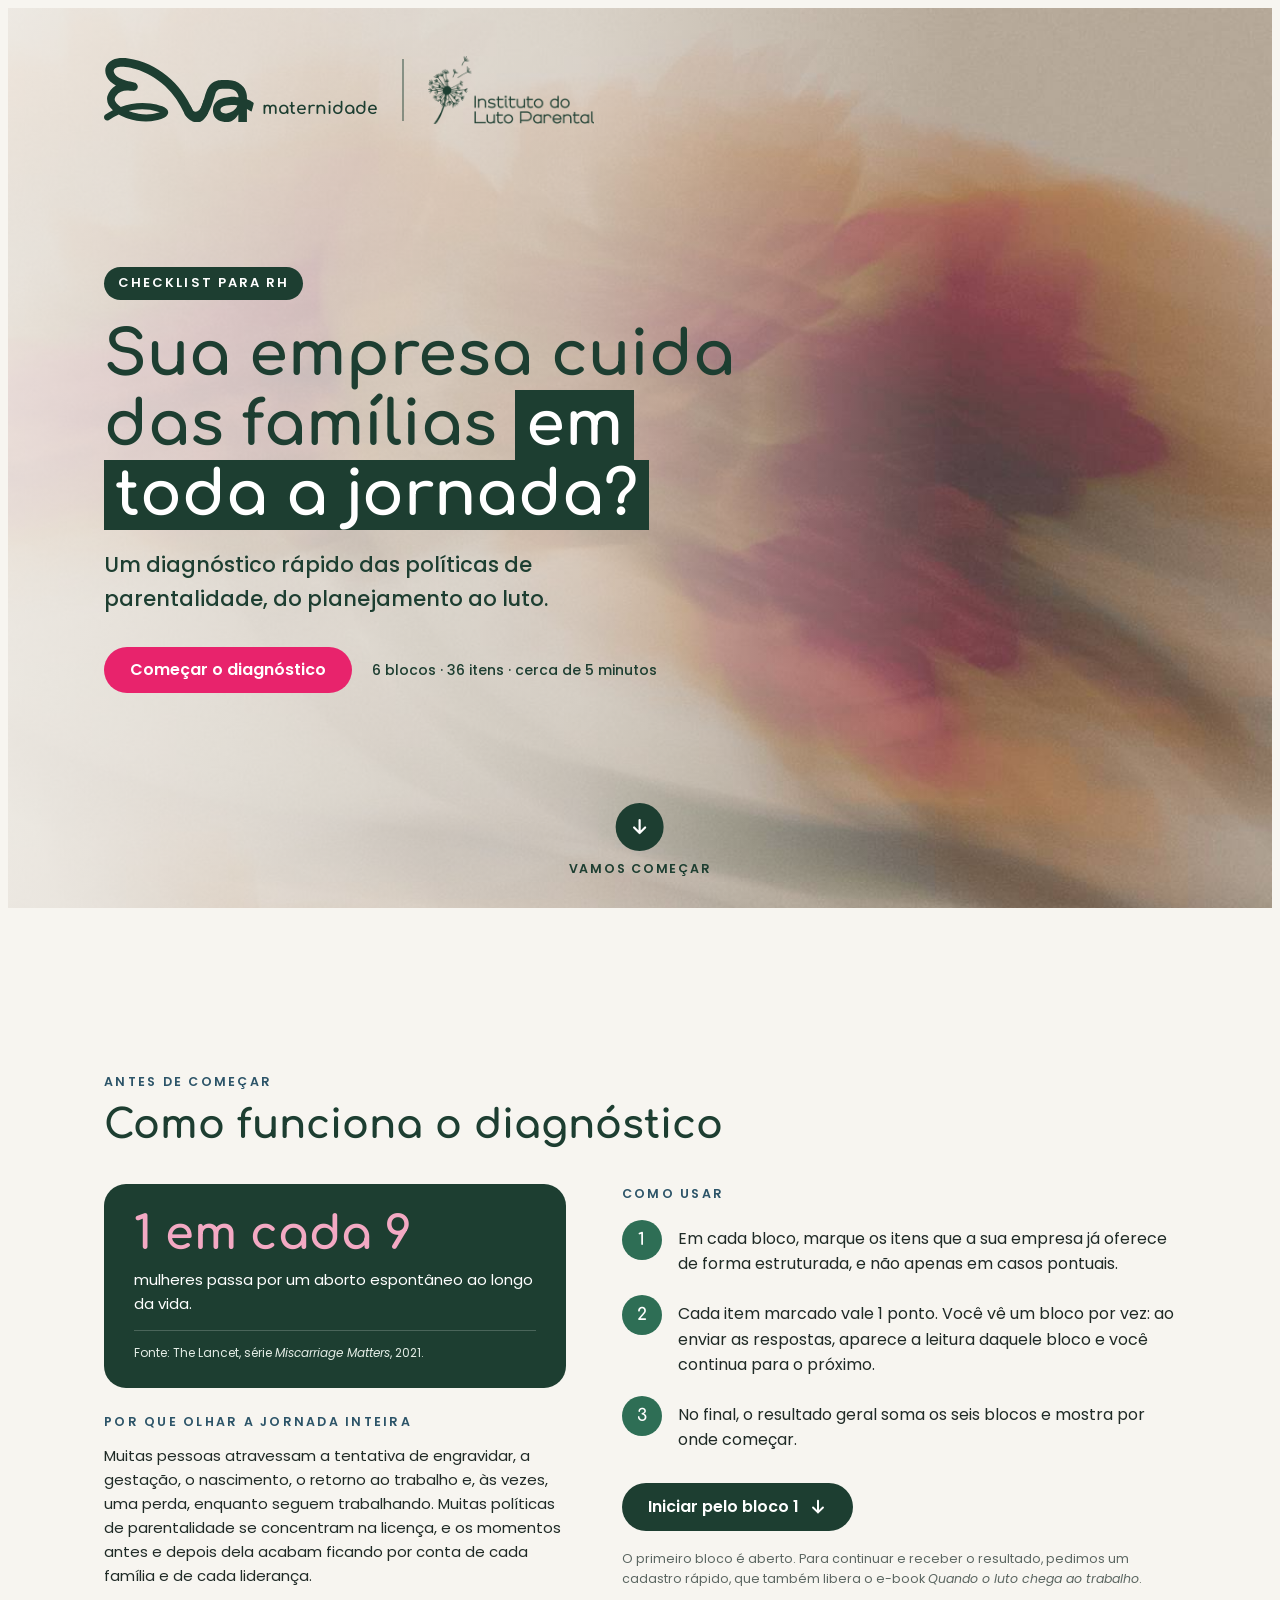
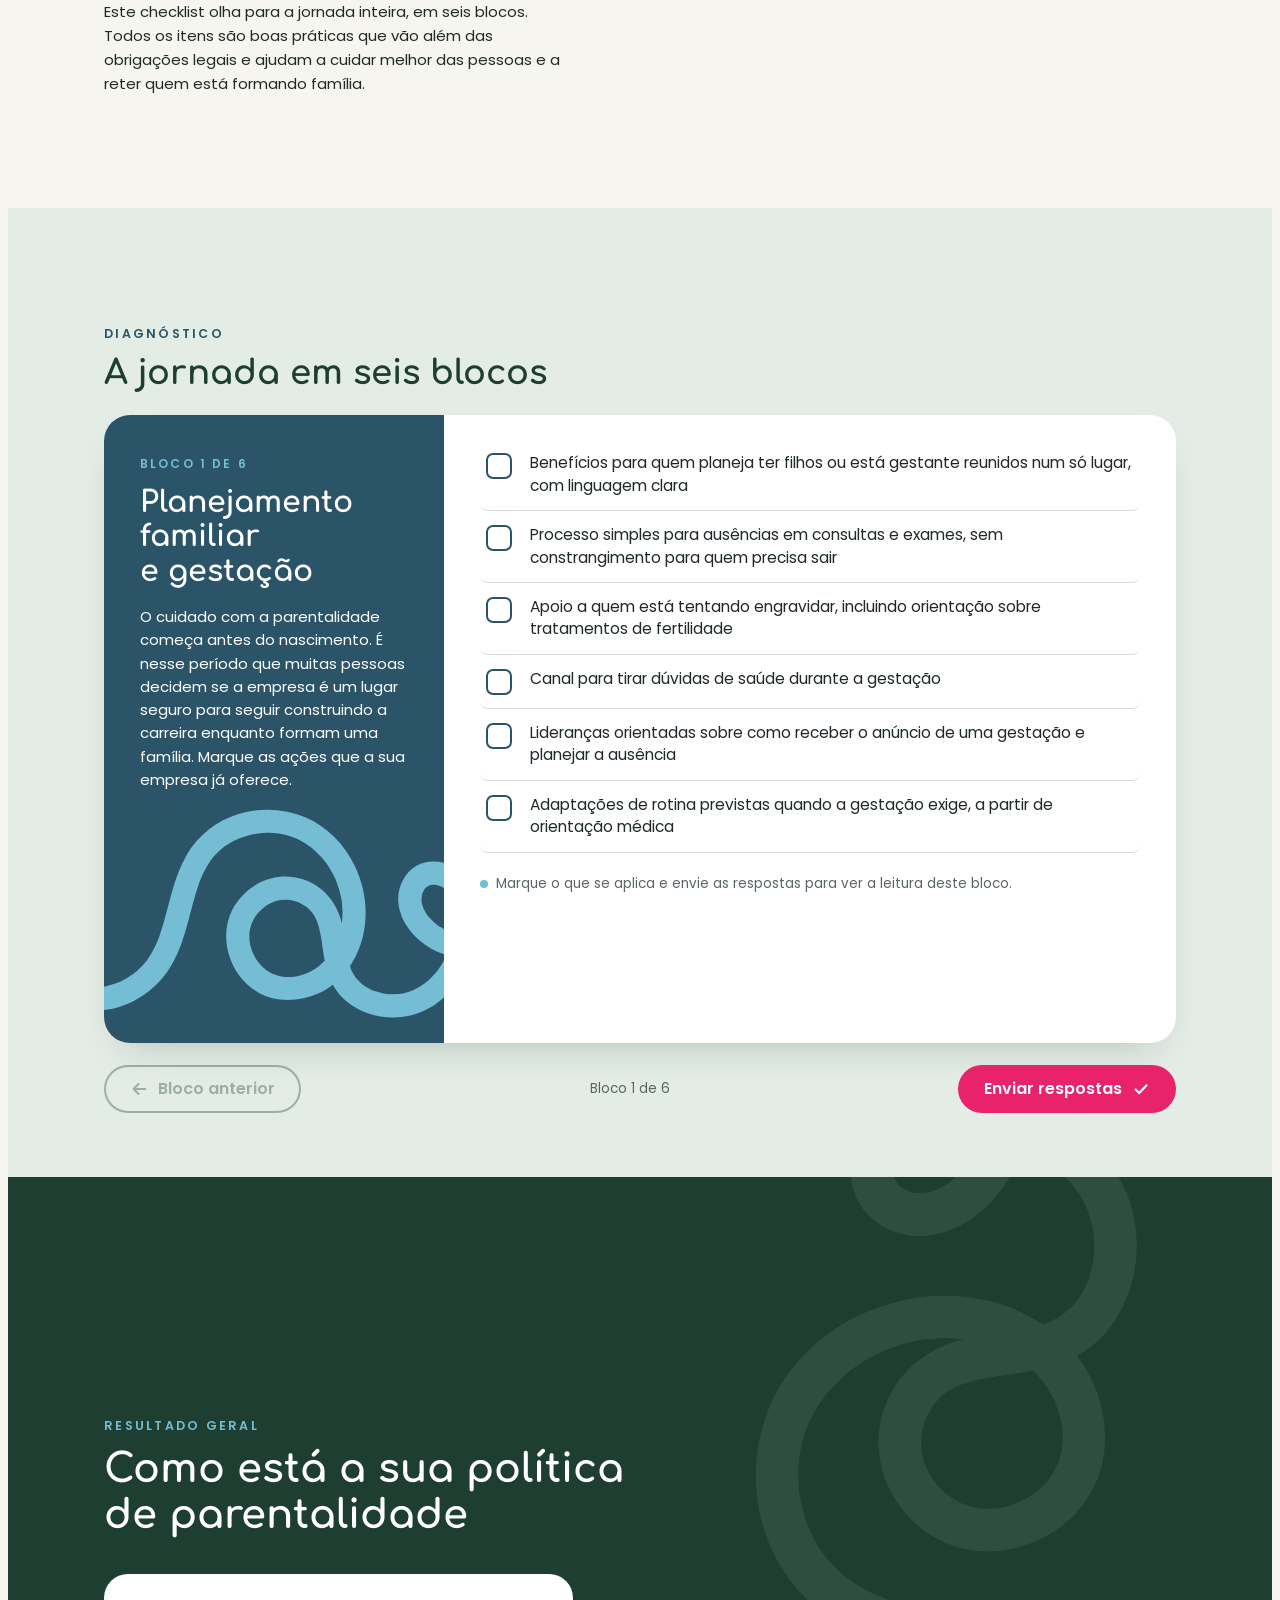
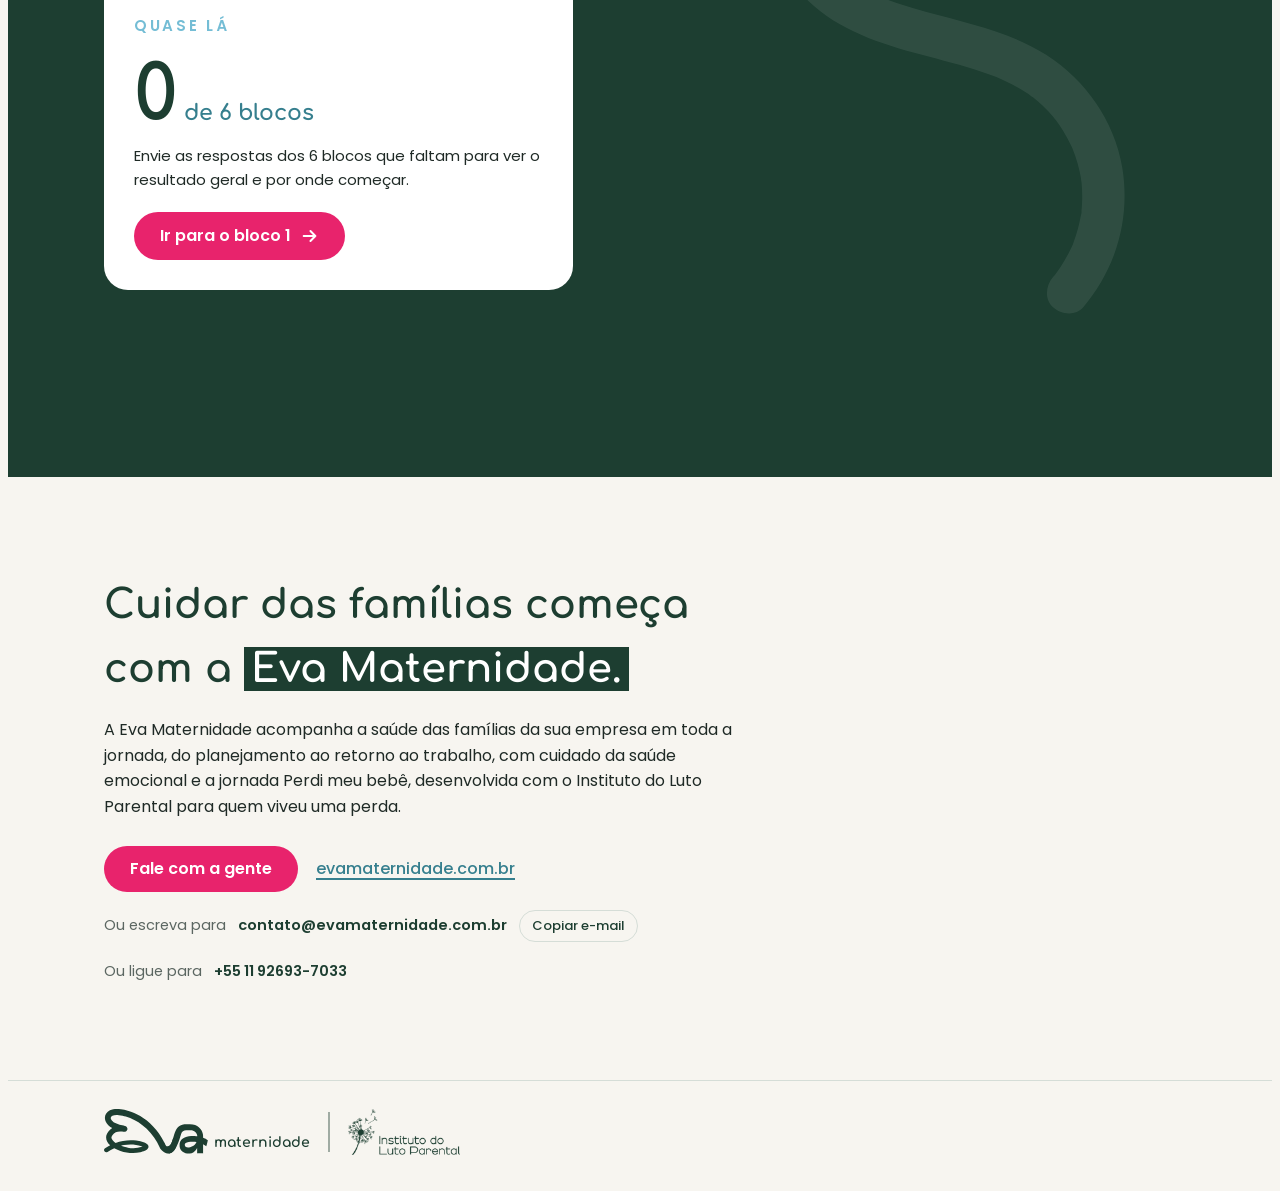
==== diagnostico/index.html @ 131eb273 "feat: LP Quando o luto chega ao trabalho e diagnóstico integrado LP do e-book para RH e lideranças (" ====
<!doctype html>
<html lang="pt-BR">
<head>
<meta charset="utf-8">
<meta name="viewport" content="width=device-width,initial-scale=1,viewport-fit=cover">
<title>Diagnóstico de parentalidade · Eva Maternidade</title>
<meta name="description" content="Sua empresa cuida das famílias em toda a jornada? Um diagnóstico rápido das políticas de parentalidade, do planejamento ao luto. 6 blocos, 36 itens, cerca de 5 minutos.">
<meta name="theme-color" content="#1D3E31">
<link rel="canonical" href="https://lutoparental.evamaternidade.com.br/diagnostico/">
<meta property="og:type" content="website">
<meta property="og:locale" content="pt_BR">
<meta property="og:title" content="Sua empresa cuida das famílias em toda a jornada?">
<meta property="og:description" content="Diagnóstico de parentalidade para RH: 6 blocos, 36 itens, cerca de 5 minutos. Eva Maternidade.">
<meta property="og:url" content="https://lutoparental.evamaternidade.com.br/diagnostico/">
<link rel="icon" href="../assets/img/favicon.svg" type="image/svg+xml">
<link rel="preconnect" href="https://fonts.googleapis.com">
<link rel="preconnect" href="https://fonts.gstatic.com" crossorigin>
<link rel="stylesheet" href="https://fonts.googleapis.com/css2?family=Comfortaa:wght@500;700&family=Poppins:ital,wght@0,400;0,500;0,600;1,400&display=swap">
<link rel="stylesheet" href="diagnostico.css?v=1">
</head>
<body>
<svg width="0" height="0" style="position:absolute" aria-hidden="true">
  <defs>
  <symbol id="fita" viewBox="0 0 1000 1000"><path fill="currentColor" d="M409.44,116.6c4.44-.19,8.88-.14,13.32.22,1.21.1,2.41.24,3.61.36,4.18.42-3.72-.63-.96-.12,2.58.48,5.16.91,7.71,1.51,3.93.92,7.81,2.05,11.61,3.39,1.14.4,2.28.82,3.41,1.26,1.26.49,4.63,2.45-.15-.1,2.13,1.14,4.42,2.02,6.57,3.13,3.95,2.04,7.79,4.3,11.49,6.78.99.66,4,3.58,4.95,3.51-.67-.52-1.33-1.04-2-1.56.64.5,1.27,1,1.89,1.52.94.77,1.86,1.55,2.78,2.35,3.35,2.92,6.52,6.03,9.5,9.33,1.35,1.5,2.63,3.06,3.93,4.6,2.78,3.29-2.55-3.62-.08-.09.93,1.32,1.88,2.62,2.78,3.96,2.24,3.36,4.29,6.84,6.12,10.44.55,1.08,1.08,2.17,1.59,3.27.57,1.23,1.63,4.98-.02-.18.73,2.3,1.74,4.52,2.49,6.83,1.37,4.22,2.47,8.52,3.3,12.88.15.79.29,1.59.43,2.38.06.4.13.8.19,1.19.31,2.11.25,1.59-.19-1.56-.21,2.23.52,4.97.64,7.23.25,4.44.24,8.89-.03,13.32-.12,2.02-.32,4.03-.53,6.04-.45,4.37.81-4.67.04-.34-.25,1.39-.46,2.79-.74,4.18-.81,4.17-1.85,8.29-3.11,12.34-.72,2.31-1.52,4.61-2.38,6.87-.29.75-.64,1.5-.89,2.25,1.81-5.53.11-.35-.48.91-1.81,3.83-3.84,7.55-6.08,11.15-1.17,1.88-2.4,3.73-3.69,5.53-.24.33-.47.65-.71.98-1.23,1.65-.95,1.3.84-1.03-.77.31-1.79,2.21-2.3,2.81-3,3.54-6.24,6.88-9.7,9.96-.83.74-1.67,1.46-2.53,2.17-1.43,1.19-1.93,2.91.26-.14-1.31,1.83-4.68,3.29-6.61,4.46-2.27,1.38-4.63,2.54-6.99,3.75-3.9,2,3.06-1.05.39-.14-1.04.35-2.05.77-3.09,1.11-2.29.75-4.62,1.37-6.99,1.85l-.65.13c-2.14.36-1.73.33,1.24-.09-.74-.43-3.85.31-4.79.32-1.51.03-4.81-.79-6.02-.25.92.13,1.84.26,2.76.39-.8-.12-1.59-.25-2.38-.41-.79-.16-1.57-.33-2.35-.52-1.17-.29-2.33-.62-3.47-.99-.38-.13-.76-.26-1.14-.39-1.94-.74-1.51-.53,1.29.63-1.19-1.33-4.74-2.38-6.29-3.38-1.63-1.05-2.85-3.18.1.24-.48-.55-1.23-1.05-1.78-1.55-.87-.81-1.64-1.7-2.49-2.53-2.96-2.89,2.34,3.69.1.19-.85-1.32-1.73-3.94-2.82-4.9.36.87.71,1.74,1.07,2.61-.27-.68-.52-1.36-.75-2.05-.34-1.03-.64-2.08-.89-3.14-.25-1.04-.31-2.19-.62-3.2,1.5,4.96.36,2.8.28.81-.08-1.84.05-3.65.12-5.49.16-4.09-.93,4.78-.11.76.15-.73.28-1.46.44-2.19.5-2.19,2.36-5.38,2.32-7.53,0,.34-2.07,4.37-.61,1.5.52-1.02.99-2.05,1.54-3.06.91-1.68,1.9-3.31,2.97-4.89.22-.31.44-.63.65-.94,1.2-1.64.88-1.24-.96,1.19.79-.49,1.59-1.9,2.23-2.6,1.55-1.69,3.23-3.19,4.92-4.73,3-2.75-3.78,2.41-.34.27.75-.47,1.47-1.01,2.22-1.48,2.23-1.43,4.55-2.72,6.93-3.87.75-.36,1.71-.66,2.39-1.1-3.96,2.56-1.24.55.27.01,2.49-.89,5.03-1.64,7.6-2.28,2.59-.65,5.2-1.11,7.83-1.58,2.66-.48-.25-.65-1.17.14.54-.47,3.28-.34,4.01-.4,5.17-.42,10.36-.47,15.54-.25,2.48.1,4.95.27,7.42.5,1.34.12,2.68.28,4.02.42,1.47.14,2.96,1.02-1.27-.2,4.64,1.34,9.85,1.57,14.6,2.63,8.89,1.98,17.64,4.62,26.13,7.91.55.21,2.94,1.55,3.46,1.39-1.46.46-3.73-1.61-.64-.24,2.08.92,4.14,1.88,6.18,2.88,4.25,2.09,8.41,4.36,12.46,6.81,3.68,2.23,7.26,4.6,10.74,7.13.33.24.66.48.99.72,1.65,1.24,1.31.97-1-.81.38.68,1.76,1.39,2.39,1.9,2.05,1.67,4.05,3.39,6,5.17,3.14,2.87,6.14,5.88,8.99,9.04,1.49,1.65,2.9,3.37,4.34,5.07,2.69,3.17-2.03-2.79-.41-.58.84,1.14,1.69,2.27,2.5,3.43,2.57,3.66,4.93,7.46,7.07,11.39.95,1.75,1.86,3.53,2.72,5.33.46.96.83,2.01,1.34,2.94-2.69-4.9-.87-2.07-.32-.63,1.42,3.7,2.61,7.49,3.57,11.33.44,1.75.84,3.51,1.19,5.28.21,1.06.4,2.13.58,3.2.89,5.36-.28-3.29.06.22.77,7.96.95,15.87.13,23.83-.15,1.51-1.09,5.04.17-.86-.15.7-.21,1.44-.33,2.14-.35,2.13-.76,4.25-1.23,6.35-.86,3.84-1.94,7.63-3.23,11.35-.35,1.01-.72,2.01-1.1,3.01-.54,1.41-2.34,4.33.35-.69-.83,1.55-1.45,3.23-2.24,4.81-1.89,3.77-4.02,7.42-6.41,10.9-.4.58-.8,1.15-1.21,1.72-.99,1.38-3.28,3.06.49-.58-1.23,1.19-2.24,2.71-3.4,3.98-2.84,3.13-6.27,5.6-9.17,8.62,3.59-3.74,1.96-1.48.55-.48-.58.41-1.16.81-1.74,1.21-1.77,1.19-3.6,2.31-5.46,3.35-1.81,1-3.67,1.87-5.52,2.8-3.99,2.02,4.14-1.51-.05.06-1.19.45-2.37.92-3.57,1.35-9.08,3.24-18.56,5.23-28.05,6.8-18.82,3.12-38.12,4.51-56.33,10.52-21.6,7.13-39.82,19.84-52.46,38.92-11.05,16.7-16.89,38.07-15.48,58.07,2.96,42.1,34.22,80.02,75.44,90.22,36.88,9.13,78.25-4.06,103.89-31.95,13.16-14.31,22.31-32.08,25.2-51.38,3.47-23.2-.13-45.75-9.58-67.15-17.25-39.06-55.89-65.47-96.72-74.84-39.7-9.11-80.82-3.41-117.3,14.31-34.06,16.54-63.86,45.25-79.08,80.17-15.34,35.19-17.76,75.18-6.53,111.99,11.35,37.21,35.67,68.65,69.52,88.01,33.49,19.16,71.74,26.5,108.45,36.84,9.02,2.54,18,5.29,26.81,8.49,2.14.78,4.26,1.58,6.38,2.41.61.24,2.83,1.53,3.44,1.39-.23.05-4.41-1.93-1.22-.51,4.5,1.99,8.96,4.07,13.31,6.38,3.98,2.11,7.88,4.39,11.67,6.84,1.73,1.12,3.43,2.27,5.11,3.47.49.35,2.87,1.64,3,2.2-.62-.48-1.25-.97-1.87-1.45.68.53,1.35,1.07,2.02,1.62,3.67,3,7.17,6.21,10.49,9.59,1.51,1.54,2.98,3.11,4.41,4.73.86.97,1.7,1.95,2.53,2.94.35.42,3.76,4.56,1.72,2.07-2.05-2.51.6.83.82,1.14.76,1.04,1.51,2.1,2.24,3.17,1.22,1.78,2.4,3.58,3.53,5.42,2.72,4.4,5.2,8.95,7.4,13.63.37.78.71,1.57,1.08,2.35,1.95,4.1-1.56-4.11.07.13.85,2.21,1.71,4.42,2.48,6.66,1.61,4.69,2.95,9.46,4.03,14.3.47,2.1.88,4.22,1.24,6.34.07.43.14.85.21,1.28.32,2.14.27,1.7-.14-1.31-.21.16.4,3.55.44,3.9.47,4.89.66,9.81.57,14.73-.05,2.68-.18,5.36-.39,8.03-.07.89-.15,1.78-.24,2.67-.05.44-.09.89-.14,1.33-.26,2.16-.2,1.78.19-1.16.19,2.03-.71,4.6-1.1,6.61-.59,3.07-1.28,6.13-2.08,9.15-1.14,4.32-2.5,8.59-4.06,12.78-.4,1.07-.77,2.85-1.46,3.75.31-.72.61-1.44.92-2.16-.35.82-.71,1.64-1.08,2.45-.92,2.04-1.9,4.05-2.92,6.04-2.25,4.37-4.74,8.62-7.46,12.71-1.24,1.86-2.55,3.66-3.85,5.48-2.69,3.78,2.74-3.23-.25.32-.87,1.02-1.71,2.07-2.58,3.09-6.58,7.71-8.13,19.95,0,27.41,7.23,6.64,20.38,8.24,27.41,0,30.03-35.18,43-81.12,35.5-126.78-6.92-42.14-33.46-80.02-69.26-102.77-32.88-20.9-71.79-28.86-108.85-38.96-8.86-2.42-17.69-4.97-26.39-7.91-4.31-1.45-8.58-3-12.81-4.67-.81-.32-2.58-1.43-3.43-1.39,1.99-.09,3.34,1.45,1.23.51-2.62-1.17-5.23-2.34-7.81-3.59-8.09-3.95-15.9-8.51-23.18-13.82-.33-.24-.66-.49-1-.73-1.65-1.24-1.33-.99.97.77-.52-.78-1.96-1.57-2.69-2.18-1.47-1.23-2.91-2.49-4.32-3.79-3.37-3.1-6.56-6.4-9.56-9.87-1.2-1.38-2.3-3.16-3.64-4.41,3.67,3.42,1.25,1.63.27.28-.67-.92-1.34-1.85-1.99-2.79-2.38-3.45-4.6-7.01-6.64-10.67-2.05-3.68-3.86-7.45-5.63-11.27-1.76-3.8,1.68,4.31.16.4-.35-.89-.71-1.78-1.05-2.67-.89-2.33-1.71-4.68-2.48-7.05-2.61-8.09-4.28-16.31-5.65-24.69,1.09,6.66-.07-1.26-.2-2.88-.16-1.92-.28-3.84-.37-5.76-.2-4.61-.19-9.23.04-13.84.1-1.92.24-3.84.41-5.75.1-1.15.24-2.29.36-3.44.42-4.23-.75,4.78-.09.58.66-4.18,1.44-8.32,2.44-12.43,1.01-4.1,2.2-8.15,3.59-12.14.73-2.08,2.01-4.32,2.45-6.46-.06.32-1.96,4.39-.6,1.45.65-1.41,1.28-2.83,1.96-4.23,3.85-7.9,8.52-15.27,13.71-22.36,2.52-3.45-2.85,3.44-.1.17.76-.91,1.51-1.84,2.28-2.75,1.28-1.51,2.6-3,3.94-4.46,3.23-3.51,6.63-6.86,10.18-10.04,1.48-1.33,2.99-2.63,4.52-3.9.7-.58,2.34-1.48,2.78-2.26-.68.52-1.36,1.04-2.04,1.56.63-.48,1.27-.96,1.91-1.44,3.68-2.74,7.49-5.31,11.39-7.71,3.57-2.2,7.23-4.26,10.96-6.18,2.13-1.1,4.29-2.15,6.48-3.15.73-.33,1.46-.65,2.19-.98,1.9-.83,1.46-.65-1.32.54.74-.31,1.48-.61,2.22-.9,8.37-3.33,17.01-5.96,25.82-7.85,2.15-.46,4.31-.88,6.48-1.25,1.18-.2,2.37-.38,3.55-.57,1.59-.25,2.66.38-1.59.21,4.65.19,9.64-.96,14.34-1.1,4.4-.13,8.8-.06,13.19.21,2.11.13,4.21.3,6.31.52.78.08,3.3-.02,3.91.46-2.98-.41-3.4-.45-1.25-.13.87.14,1.73.28,2.59.43,9.49,1.66,18.83,4.22,27.81,7.72.41.16.81.32,1.22.48,1.96.8,1.62.65-1-.44.92.1,2.13.94,2.99,1.34,2.18,1.01,4.33,2.07,6.44,3.19,4.61,2.44,9.07,5.16,13.34,8.15.71.5,1.41,1.01,2.12,1.52,3.7,2.63-3.29-2.77.21.14,1.67,1.39,3.34,2.76,4.96,4.21,3.86,3.48,7.5,7.22,10.83,11.21.27.33.54.66.81.99,1.29,1.63,1.07,1.32-.67-.9.65.29,1.45,1.98,1.88,2.59,1.35,1.92,2.64,3.88,3.86,5.89,1.11,1.83,2.16,3.69,3.16,5.58.6,1.13,1.17,2.28,1.73,3.44.63,1.3,2.14,6.5.64,1.23,1.22,4.29,3.11,8.39,4.25,12.73.59,2.26,1.11,4.54,1.55,6.84.09.48.29,3.53.64,3.76-.12-.88-.23-1.76-.35-2.63.1.84.2,1.68.28,2.53.45,4.62.56,9.28.31,13.92-.1,1.75-1.01,4.63-.57,6.29.11-.88.23-1.77.34-2.65-.13.83-.27,1.66-.43,2.49-.31,1.66-.67,3.31-1.08,4.95-.52,2.05-1.11,4.09-1.78,6.1-.37,1.1-.79,2.18-1.18,3.27-1.3,3.65,1.71-3.39.48-1.09-1.99,3.7-3.71,7.45-6.04,10.96-.6.91-1.24,1.78-1.85,2.68-2.25,3.32,2.97-3.53.39-.47-1.17,1.39-2.32,2.79-3.55,4.12-2.97,3.23-6.2,6.12-9.56,8.93-2.96,2.47,3.09-2.08.89-.7-.77.48-1.48,1.08-2.23,1.59-1.8,1.25-3.65,2.43-5.54,3.55-3.48,2.06-7.18,3.59-10.75,5.46,5.03-2.63,1.92-.83.56-.32-1.03.38-2.06.75-3.1,1.1-1.73.58-3.48,1.11-5.24,1.58-1.94.52-3.89.98-5.86,1.37-.89.18-1.79.34-2.69.49-5.37.9,3.25-.23-.25.04-3.99.31-7.95.55-11.96.39-1.81-.07-3.61-.25-5.42-.4-4.06-.35,4.85.88.84.1-1.07-.21-2.14-.38-3.21-.6-4.02-.84-7.86-2.11-11.73-3.48-4.03-1.43,4.06,1.99.23.09-.89-.44-1.8-.85-2.69-1.3-2.31-1.17-4.57-2.44-6.76-3.82-1.69-1.06-3.32-2.2-4.94-3.36-3.48-2.48,3.36,2.91.15.09-.9-.79-1.83-1.54-2.72-2.34-3.28-2.95-6.19-6.17-9.07-9.5-2.79-3.22,2.52,3.65.12.14-.67-.98-1.38-1.94-2.04-2.94-1.1-1.66-2.14-3.35-3.11-5.08-1.17-2.08-2.2-4.22-3.23-6.37-1.02-2.12.71-.59.56,1.34.09-1.13-1.26-3.36-1.62-4.47-.62-1.89-1.16-3.8-1.63-5.73-.28-1.16-.53-2.33-.76-3.5-.27-1.41-.37-5.3-.05.38-.25-4.46-.67-8.81-.4-13.29.07-1.21.2-2.41.3-3.62.35-4.35-.9,4.63-.03.35.4-1.98.75-3.96,1.25-5.93.59-2.35,1.29-4.68,2.09-6.96.27-.76.56-1.52.84-2.27.77-1.93.58-1.51-.57,1.27.32-.74.66-1.47,1.01-2.2,1.92-4.03,4.28-7.72,6.72-11.45,2.25-3.45-2.22,2.63-.49.55.64-.77,1.27-1.56,1.93-2.32,1.71-1.97,3.53-3.85,5.45-5.62.74-.68,1.52-1.32,2.26-2,3.14-2.89-3.65,2.47-.13.04,1.72-1.19,3.42-2.37,5.2-3.45,2.16-1.31,4.39-2.51,6.66-3.6.76-.36,1.52-.7,2.28-1.06,1.92-.84,1.53-.68-1.16.49.78-.31,1.56-.61,2.35-.9,8.96-3.32,18.35-5.35,27.75-6.94,19.3-3.27,39.1-4.62,57.79-10.8,18.5-6.11,35.53-16.39,47.87-31.67,23.93-29.65,31.76-69.34,23.25-106.29-8.9-38.68-38.03-70.51-72.03-89.52-17.27-9.65-36.3-16.74-55.69-20.64-21.91-4.4-44.71-5.9-66.65-.79-21.71,5.06-41.65,17.95-52.8,37.57-10.92,19.22-13.25,43.36-2.33,63.1,11.21,20.25,35.46,31.63,58.16,30.66,23.68-1.02,45.47-13.3,61.63-30.19,29.16-30.5,40.6-74.15,33.24-115.31-7.07-39.51-35.88-74.22-72.23-90.62-18.65-8.41-38.67-13.2-59.23-12.3-10.12.44-19.87,8.6-19.38,19.38.45,10.12,8.53,19.86,19.38,19.38h0Z"/></symbol>
  <symbol id="ok" viewBox="0 0 16 16"><path d="M3 8.5l3.2 3L13 4.5" fill="none" stroke="#fff" stroke-width="2.4" stroke-linecap="round" stroke-linejoin="round"/></symbol>
  <symbol id="baixo" viewBox="0 0 20 20"><path d="M10 3v13M4.5 10.5L10 16l5.5-5.5" fill="none" stroke="currentColor" stroke-width="2.2" stroke-linecap="round" stroke-linejoin="round"/></symbol>
  <symbol id="dir" viewBox="0 0 20 20"><path d="M3 10h13M10.5 4.5L16 10l-5.5 5.5" fill="none" stroke="currentColor" stroke-width="2.2" stroke-linecap="round" stroke-linejoin="round"/></symbol>
  <symbol id="env" viewBox="0 0 20 20"><path d="M4 10.5l4 4L16 6" fill="none" stroke="currentColor" stroke-width="2.4" stroke-linecap="round" stroke-linejoin="round"/></symbol>
  <symbol id="esq" viewBox="0 0 20 20"><path d="M17 10H4M9.5 4.5L4 10l5.5 5.5" fill="none" stroke="currentColor" stroke-width="2.2" stroke-linecap="round" stroke-linejoin="round"/></symbol>
  </defs>
</svg>

<header class="topo">
  <div class="wrap">
    <div class="logos">
      <span class="eva" aria-label="Eva Maternidade"><svg viewBox="0 0 174 75" fill="none" xmlns="http://www.w3.org/2000/svg" aria-hidden="true">
<path d="M108.155 63.7059C110.781 61.7016 112.403 58.2343 113.554 55.2127C114.732 52.1182 115.697 48.9339 116.601 45.7609C118.981 37.413 121.568 28.8498 130.992 26.3465C133.764 25.6102 135.893 25.5078 138.758 25.5322C141.978 25.5597 145.38 25.525 148.574 25.9659C153.831 26.7083 158.586 29.5025 161.81 33.7435C163.931 36.508 165.266 39.7996 165.673 43.2673C165.824 44.6467 165.826 46.5492 165.826 47.9832C167.554 48.5668 172.8 50.93 173.703 52.4108C173.726 53.1056 172.879 56.162 172.652 56.9318C172.424 57.7028 171.503 61.7317 171.193 62.1397C170.824 62.2464 170.147 61.7823 169.835 61.5614C168.545 60.6502 167.207 59.925 165.815 59.1849L165.822 69.5313C165.822 71.0815 165.782 72.7778 165.815 74.3075C165.215 74.2266 164.325 74.2489 163.703 74.2483L157.65 74.2506C157.135 74.2512 156.334 74.2301 155.838 74.2981C155.851 71.5267 155.925 68.2052 155.833 65.4527C155.027 66.4335 154.551 67.502 153.794 68.4711C151.304 71.6704 147.805 74.0659 143.641 74.3128C135.341 74.8049 127.334 71.4563 126.48 62.158C125.352 49.8768 135.813 46.135 145.979 45.2415C148.696 45.005 151.429 45.066 154.132 45.4236C154.549 45.4759 155.636 45.6847 155.931 45.4096C156.128 45.1042 156.061 44.7269 155.989 44.3908C155.43 41.8071 153.921 39.1729 151.677 37.731C150.633 37.0606 149.477 36.4917 148.277 36.1711C147.292 35.9079 146.237 35.7367 145.225 35.6432C143.939 35.5244 142.658 35.5388 141.368 35.5371C139.19 35.5344 136.722 35.4922 134.596 35.9735C132.859 36.3665 131.272 37.4346 130.313 38.9548C129.691 39.9404 129.332 41.1221 128.949 42.2176C128.095 44.6592 127.388 47.1474 126.611 49.614C124.579 56.0632 120.575 66.4026 115.664 71.1513C114.16 72.6054 112.396 73.721 110.344 74.1861C109.693 74.3333 109.204 74.5244 108.155 74.5244V63.7059ZM142.215 64.2639C147.251 63.6005 153.147 60.2331 154.753 55.1163C152.842 54.6792 149.689 54.5727 147.734 54.6128C144.189 54.7428 138.872 54.9387 136.136 57.5127C134.614 58.9448 134.949 61.7256 136.464 63.0778C137.892 64.3527 140.401 64.5819 142.215 64.2639Z" fill="currentColor"/>
<path d="M95.0872 48.7794L97.7708 54.0583C98.8209 55.9352 99.9298 54.352 100.72 55.9499C102.203 58.9499 102.991 60.7521 103.204 60.9499C107.054 64.5362 111.206 60.3893 112.579 57.4674C113.588 55.221 114.36 52.773 115.134 50.4354C115.296 49.9206 115.557 49.3012 115.66 48.7794H120.757V63.6715C120.708 63.9158 120.068 65.0821 119.905 65.3693C118.139 68.4726 115.913 71.527 112.726 73.2694C112.46 73.4164 112.094 73.5043 111.831 73.642C111.037 74.0568 110.036 74.2755 109.204 74.4499C108.542 74.4499 108.544 74.5099 108.155 74.5244C108.155 74.5244 106.813 74.5117 106.204 74.4499C104.559 74.2833 103.704 73.9499 102.204 73.2694C101.778 73.0392 101.13 72.7157 100.72 72.4499C98.7038 71.2794 95.2038 68.4499 93.509 64.9499L95.0872 48.7794Z" fill="currentColor"/>
<path d="M9.83701 2.30013C4.42726 5.14515 1.72175 9.48731 1.49838 14.1844C1.28408 18.6915 3.3622 23.352 7.17845 27.1473L7.55292 27.5119L7.56249 27.5205L7.57289 27.5296C9.48767 29.2586 11.579 30.6393 13.7771 31.7732C9.25405 34.5487 5.40566 38.9261 3.97644 44.0895L3.81956 44.698L3.81595 44.7143L3.81288 44.7298C2.50441 51.1817 5.71092 56.5518 10.3016 60.6752C7.32248 62.1621 4.47122 63.8687 1.72646 65.6693L1.7055 65.6837C-2.36102 68.4989 1.58704 74.4837 5.79754 71.9576L5.82632 71.9402L5.854 71.9209C9.397 69.4598 13.1776 67.3131 17.1236 65.5255C20.6944 67.5773 24.4161 69.1362 27.5315 70.1726C38.1147 73.7007 49.7372 74.8803 60.7618 72.3656L60.7718 72.3628L60.7812 72.3608C62.735 71.8748 65.6937 71.1676 68.3258 70.007C70.9038 68.8701 73.4931 67.161 74.2767 64.4876L74.2824 64.4681L74.2868 64.4488C74.8828 62.0663 73.8615 60.1948 72.4184 58.8611C71.0056 57.5557 69.1089 56.6725 67.6142 56.1207C63.2193 54.4406 58.615 53.4995 54.1132 52.7892L54.1037 52.7877C42.3983 51.0638 30.3965 52.6618 19.3344 56.724C18.7685 56.3356 18.2121 55.934 17.6679 55.5158C15.3763 53.6952 13.3209 51.5239 12.5645 49.0793C12.0735 47.2934 12.7695 45.4259 14.0457 43.7395L14.054 43.7285C17.5255 39.0085 22.588 37.2973 28.5001 37.6896C29.6368 37.7648 30.9775 37.8819 32.1459 38.0321C33.1628 38.1654 34.3495 38.2813 35.48 38.0065C36.6756 37.7158 37.7467 37.0061 38.5458 35.6434C39.1579 34.6754 39.2738 33.4826 39.0715 32.4254C38.9107 31.5858 38.5322 30.745 37.9378 30.0879C37.9378 30.0879 37.4387 29.5054 37.036 29.2361C36.6954 29.0084 36.0904 28.7819 36.0904 28.7819C35.7528 28.6361 35.4238 28.5277 35.1069 28.4278L35.0827 28.4202L35.0588 28.414C33.557 28.0229 32.0031 27.6958 30.4927 27.3694C28.9722 27.0408 27.4906 26.7125 26.0868 26.3149C23.3191 25.4956 20.4156 24.556 17.8773 23.1937C15.3407 21.8325 13.2425 20.0873 12.0102 17.697C11.1944 16.111 11.1049 14.9487 11.4171 14.0498C11.7363 13.1312 12.5553 12.2527 14.0617 11.4175C16.5622 10.099 20.5655 9.9067 24.871 10.3431C29.129 10.7746 33.4625 11.7956 36.4449 12.6953L36.4508 12.6968C49.0932 16.4174 60.7502 23.2816 70.4641 32.2064L71.3648 33.0552C80.6095 41.8918 87.9852 52.6952 93.2822 64.5198L93.2978 64.5532C96.2179 70.4813 104.996 66.8489 102.794 60.5764L102.704 60.4497C89.9935 29.9658 61.6495 5.02208 28.2965 0.472293L28.2865 0.471595L28.277 0.470079C22.5268 -0.199767 15.5006 -0.559303 9.85183 2.29345L9.84401 2.29652L9.83701 2.30013ZM28.5 61.5081C30.1088 61.0933 31.7324 60.7367 33.3663 60.4426L33.3739 60.4417C43.091 58.6103 53.2756 59.333 62.6804 62.2828C63.3504 62.5093 64.0111 62.7346 64.639 62.9808C64.3105 63.1005 63.9806 63.2139 63.6615 63.3179C55.9679 65.7718 47.7207 66.1003 39.7635 64.6475L39.0221 64.5068C35.4478 63.812 31.8958 62.8323 28.5 61.5081Z" fill="currentColor"/>
</svg><span>maternidade</span></span>
      <span class="div"></span>
      <img src="img-1-a46301e1.png" alt="Instituto do Luto Parental">
    </div>
    <div class="avanco">
      <span class="rot" id="rot">Diagnóstico · <b>0 de 6 blocos</b></span>
      <div class="segs" id="segs" role="group" aria-label="Ir para o bloco"></div>
      <span class="pontos" aria-live="polite"><span id="tot-n">0</span><small> /36</small></span>
    </div>
  </div>
  <div class="trilho-topo" role="progressbar" aria-label="Avanço no diagnóstico" aria-valuemin="0" aria-valuemax="6" aria-valuenow="0" id="barra"><u id="barra-u"></u></div>
</header>

<section class="hero" id="inicio" aria-labelledby="h1">
  <img class="foto" src="img-2-301c8793.jpg" alt="Flores laranja e vermelhas desfocadas sobre tecido claro">
  <div class="wrap">
    <div class="hero-logos">
      <span class="eva" aria-label="Eva Maternidade"><svg viewBox="0 0 174 75" fill="none" xmlns="http://www.w3.org/2000/svg" aria-hidden="true">
<path d="M108.155 63.7059C110.781 61.7016 112.403 58.2343 113.554 55.2127C114.732 52.1182 115.697 48.9339 116.601 45.7609C118.981 37.413 121.568 28.8498 130.992 26.3465C133.764 25.6102 135.893 25.5078 138.758 25.5322C141.978 25.5597 145.38 25.525 148.574 25.9659C153.831 26.7083 158.586 29.5025 161.81 33.7435C163.931 36.508 165.266 39.7996 165.673 43.2673C165.824 44.6467 165.826 46.5492 165.826 47.9832C167.554 48.5668 172.8 50.93 173.703 52.4108C173.726 53.1056 172.879 56.162 172.652 56.9318C172.424 57.7028 171.503 61.7317 171.193 62.1397C170.824 62.2464 170.147 61.7823 169.835 61.5614C168.545 60.6502 167.207 59.925 165.815 59.1849L165.822 69.5313C165.822 71.0815 165.782 72.7778 165.815 74.3075C165.215 74.2266 164.325 74.2489 163.703 74.2483L157.65 74.2506C157.135 74.2512 156.334 74.2301 155.838 74.2981C155.851 71.5267 155.925 68.2052 155.833 65.4527C155.027 66.4335 154.551 67.502 153.794 68.4711C151.304 71.6704 147.805 74.0659 143.641 74.3128C135.341 74.8049 127.334 71.4563 126.48 62.158C125.352 49.8768 135.813 46.135 145.979 45.2415C148.696 45.005 151.429 45.066 154.132 45.4236C154.549 45.4759 155.636 45.6847 155.931 45.4096C156.128 45.1042 156.061 44.7269 155.989 44.3908C155.43 41.8071 153.921 39.1729 151.677 37.731C150.633 37.0606 149.477 36.4917 148.277 36.1711C147.292 35.9079 146.237 35.7367 145.225 35.6432C143.939 35.5244 142.658 35.5388 141.368 35.5371C139.19 35.5344 136.722 35.4922 134.596 35.9735C132.859 36.3665 131.272 37.4346 130.313 38.9548C129.691 39.9404 129.332 41.1221 128.949 42.2176C128.095 44.6592 127.388 47.1474 126.611 49.614C124.579 56.0632 120.575 66.4026 115.664 71.1513C114.16 72.6054 112.396 73.721 110.344 74.1861C109.693 74.3333 109.204 74.5244 108.155 74.5244V63.7059ZM142.215 64.2639C147.251 63.6005 153.147 60.2331 154.753 55.1163C152.842 54.6792 149.689 54.5727 147.734 54.6128C144.189 54.7428 138.872 54.9387 136.136 57.5127C134.614 58.9448 134.949 61.7256 136.464 63.0778C137.892 64.3527 140.401 64.5819 142.215 64.2639Z" fill="currentColor"/>
<path d="M95.0872 48.7794L97.7708 54.0583C98.8209 55.9352 99.9298 54.352 100.72 55.9499C102.203 58.9499 102.991 60.7521 103.204 60.9499C107.054 64.5362 111.206 60.3893 112.579 57.4674C113.588 55.221 114.36 52.773 115.134 50.4354C115.296 49.9206 115.557 49.3012 115.66 48.7794H120.757V63.6715C120.708 63.9158 120.068 65.0821 119.905 65.3693C118.139 68.4726 115.913 71.527 112.726 73.2694C112.46 73.4164 112.094 73.5043 111.831 73.642C111.037 74.0568 110.036 74.2755 109.204 74.4499C108.542 74.4499 108.544 74.5099 108.155 74.5244C108.155 74.5244 106.813 74.5117 106.204 74.4499C104.559 74.2833 103.704 73.9499 102.204 73.2694C101.778 73.0392 101.13 72.7157 100.72 72.4499C98.7038 71.2794 95.2038 68.4499 93.509 64.9499L95.0872 48.7794Z" fill="currentColor"/>
<path d="M9.83701 2.30013C4.42726 5.14515 1.72175 9.48731 1.49838 14.1844C1.28408 18.6915 3.3622 23.352 7.17845 27.1473L7.55292 27.5119L7.56249 27.5205L7.57289 27.5296C9.48767 29.2586 11.579 30.6393 13.7771 31.7732C9.25405 34.5487 5.40566 38.9261 3.97644 44.0895L3.81956 44.698L3.81595 44.7143L3.81288 44.7298C2.50441 51.1817 5.71092 56.5518 10.3016 60.6752C7.32248 62.1621 4.47122 63.8687 1.72646 65.6693L1.7055 65.6837C-2.36102 68.4989 1.58704 74.4837 5.79754 71.9576L5.82632 71.9402L5.854 71.9209C9.397 69.4598 13.1776 67.3131 17.1236 65.5255C20.6944 67.5773 24.4161 69.1362 27.5315 70.1726C38.1147 73.7007 49.7372 74.8803 60.7618 72.3656L60.7718 72.3628L60.7812 72.3608C62.735 71.8748 65.6937 71.1676 68.3258 70.007C70.9038 68.8701 73.4931 67.161 74.2767 64.4876L74.2824 64.4681L74.2868 64.4488C74.8828 62.0663 73.8615 60.1948 72.4184 58.8611C71.0056 57.5557 69.1089 56.6725 67.6142 56.1207C63.2193 54.4406 58.615 53.4995 54.1132 52.7892L54.1037 52.7877C42.3983 51.0638 30.3965 52.6618 19.3344 56.724C18.7685 56.3356 18.2121 55.934 17.6679 55.5158C15.3763 53.6952 13.3209 51.5239 12.5645 49.0793C12.0735 47.2934 12.7695 45.4259 14.0457 43.7395L14.054 43.7285C17.5255 39.0085 22.588 37.2973 28.5001 37.6896C29.6368 37.7648 30.9775 37.8819 32.1459 38.0321C33.1628 38.1654 34.3495 38.2813 35.48 38.0065C36.6756 37.7158 37.7467 37.0061 38.5458 35.6434C39.1579 34.6754 39.2738 33.4826 39.0715 32.4254C38.9107 31.5858 38.5322 30.745 37.9378 30.0879C37.9378 30.0879 37.4387 29.5054 37.036 29.2361C36.6954 29.0084 36.0904 28.7819 36.0904 28.7819C35.7528 28.6361 35.4238 28.5277 35.1069 28.4278L35.0827 28.4202L35.0588 28.414C33.557 28.0229 32.0031 27.6958 30.4927 27.3694C28.9722 27.0408 27.4906 26.7125 26.0868 26.3149C23.3191 25.4956 20.4156 24.556 17.8773 23.1937C15.3407 21.8325 13.2425 20.0873 12.0102 17.697C11.1944 16.111 11.1049 14.9487 11.4171 14.0498C11.7363 13.1312 12.5553 12.2527 14.0617 11.4175C16.5622 10.099 20.5655 9.9067 24.871 10.3431C29.129 10.7746 33.4625 11.7956 36.4449 12.6953L36.4508 12.6968C49.0932 16.4174 60.7502 23.2816 70.4641 32.2064L71.3648 33.0552C80.6095 41.8918 87.9852 52.6952 93.2822 64.5198L93.2978 64.5532C96.2179 70.4813 104.996 66.8489 102.794 60.5764L102.704 60.4497C89.9935 29.9658 61.6495 5.02208 28.2965 0.472293L28.2865 0.471595L28.277 0.470079C22.5268 -0.199767 15.5006 -0.559303 9.85183 2.29345L9.84401 2.29652L9.83701 2.30013ZM28.5 61.5081C30.1088 61.0933 31.7324 60.7367 33.3663 60.4426L33.3739 60.4417C43.091 58.6103 53.2756 59.333 62.6804 62.2828C63.3504 62.5093 64.0111 62.7346 64.639 62.9808C64.3105 63.1005 63.9806 63.2139 63.6615 63.3179C55.9679 65.7718 47.7207 66.1003 39.7635 64.6475L39.0221 64.5068C35.4478 63.812 31.8958 62.8323 28.5 61.5081Z" fill="currentColor"/>
</svg><span>maternidade</span></span>
      <span class="div"></span>
      <img src="img-1-a46301e1.png" alt="Instituto do Luto Parental">
    </div>
    <div class="hero-txt">
      <span class="chip">Checklist para RH</span>
      <h1 id="h1">Sua empresa cuida das famílias <span class="sel">em toda a jornada?</span></h1>
      <p class="sub">Um diagnóstico rápido das políticas de parentalidade, do planejamento ao luto.</p>
      <div class="acts">
        <button class="btn btn-rosa" type="button" data-ir="instrucoes">Começar o diagnóstico</button>
        <span class="tempo">6 blocos · 36 itens · cerca de 5 minutos</span>
      </div>
    </div>
  </div>
  <button class="seta" type="button" data-ir="instrucoes" aria-label="Vamos começar: ir para as instruções"><span class="c"><svg><use href="#baixo"/></svg></span>Vamos começar</button>
</section>

<section class="secao" id="instrucoes" aria-labelledby="h-inst">
  <div class="wrap">
    <div class="cab-secao">
      <p class="kick">Antes de começar</p>
      <h2 id="h-inst">Como funciona o diagnóstico</h2>
    </div>
    <div class="intro">
      <div>
        <div class="stat"><b>1 em cada 9</b><p>mulheres passa por um aborto espontâneo ao longo da vida.</p><p class="fonte">Fonte: The Lancet, série <i>Miscarriage Matters</i>, 2021.</p></div>
        <div class="por">
          <p class="kick">Por que olhar a jornada inteira</p>
          <p>Muitas pessoas atravessam a tentativa de engravidar, a gestação, o nascimento, o retorno ao trabalho e, às vezes, uma perda, enquanto seguem trabalhando. Muitas políticas de parentalidade se concentram na licença, e os momentos antes e depois dela acabam ficando por conta de cada família e de cada liderança.</p>
          <p>Este checklist olha para a jornada inteira, em seis blocos. Todos os itens são boas práticas que vão além das obrigações legais e ajudam a cuidar melhor das pessoas e a reter quem está formando família.</p>
        </div>
      </div>
      <div>
        <p class="kick">Como usar</p>
        <div class="como">
          <div><b>1</b><p>Em cada bloco, marque os itens que a sua empresa já oferece de forma estruturada, e não apenas em casos pontuais.</p></div>
          <div><b>2</b><p>Cada item marcado vale 1 ponto. Você vê um bloco por vez: ao enviar as respostas, aparece a leitura daquele bloco e você continua para o próximo.</p></div>
          <div><b>3</b><p>No final, o resultado geral soma os seis blocos e mostra por onde começar.</p></div>
        </div>
        <div class="iniciar">
          <button class="btn btn-verde" type="button" data-ir="diagnostico">Iniciar pelo bloco 1 <svg><use href="#baixo"/></svg></button>
        </div>
        <p class="nota">O primeiro bloco é aberto. Para continuar e receber o resultado, pedimos um cadastro rápido, que também libera o e-book <i>Quando o luto chega ao trabalho</i>.</p>
      </div>
    </div>
  </div>
</section>

<section class="secao diag" id="diagnostico" aria-labelledby="h-diag">
  <div class="wrap">
    <div class="diag-topo">
      <div class="cab-secao" style="margin:0">
        <p class="kick">Diagnóstico</p>
        <h2 id="h-diag">A jornada em seis blocos</h2>
      </div>
    </div>
    <div id="palco"></div>
    <div class="gate" id="gate" hidden>
      <div class="gate-txt">
        <p class="kick">Antes do bloco 2</p>
        <h3 tabindex="-1" id="gate-t">Continue o diagnóstico e receba o seu resultado</h3>
        <p>Um cadastro rápido libera os próximos blocos, o resultado geral com por onde começar e o e-book <b>Quando o luto chega ao trabalho</b>, escrito com o Instituto do Luto Parental.</p>
        <ul>
          <li>Resultado por bloco e geral</li>
          <li>E-book gratuito para RH e lideranças</li>
          <li>Recomendações por e-mail, conforme o seu resultado</li>
        </ul>
      </div>
      <form class="gate-form" id="form-cadastro" novalidate>
        <div class="campo"><label for="c-nome">Nome</label><input id="c-nome" name="nome" type="text" autocomplete="name" required placeholder="Nome e sobrenome"></div>
        <div class="campo"><label for="c-email">E-mail corporativo</label><input id="c-email" name="email" type="email" autocomplete="email" inputmode="email" required placeholder="voce@empresa.com.br"></div>
        <div class="campo"><label for="c-empresa">Empresa</label><input id="c-empresa" name="empresa" type="text" autocomplete="organization" required placeholder="Onde você trabalha"></div>
        <div class="campo-par">
          <div class="campo"><label for="c-cargo">Área</label><select id="c-cargo" name="cargo" required><option value="">Selecione</option><option>RH e Gestão de Pessoas</option><option>Benefícios</option><option>Saúde corporativa</option><option>DEI e ESG</option><option>Liderança de equipe</option><option>Diretoria ou C-level</option><option>Outra área</option></select></div>
          <div class="campo"><label for="c-porte">Colaboradores</label><select id="c-porte" name="porte" required><option value="">Selecione</option><option value="Apenas eu / Autônomo(a)">Só eu</option><option value="2 a 5 funcionários">2 a 5</option><option value="6 a 10 funcionários">6 a 10</option><option value="11 a 20 funcionários">11 a 20</option><option value="21 a 50 funcionários">21 a 50</option><option value="51 a 100 funcionários">51 a 100</option><option value="101 a 250 funcionários">101 a 250</option><option value="251 a 500 funcionários">251 a 500</option><option value="501 a 1.000 funcionários">501 a 1.000</option><option value="Mais de 1.000 funcionários">Mais de 1.000</option></select></div>
        </div>
        <div class="campo"><label for="c-tel">Telefone <span class="opc">(opcional)</span></label><input id="c-tel" name="tel" type="tel" autocomplete="tel-national" inputmode="tel" placeholder="(11) 90000-0000"></div>
        <p class="form-erro" role="alert" hidden></p>
        <button class="btn btn-rosa" type="submit">Continuar o diagnóstico</button>
        <p class="consent">Ao enviar, você concorda em receber o material e comunicações da Eva Maternidade por e-mail, e que as respostas do diagnóstico sejam enviadas à Eva para personalizar o seu resultado. Você pode cancelar quando quiser.</p>
      </form>
    </div>
    <div class="navb">
      <button class="btn btn-linha" type="button" id="ant" aria-label="Bloco anterior"><svg><use href="#esq"/></svg><span class="tx">Bloco anterior</span></button>
      <span class="meio" id="meio"></span>
      <button class="btn btn-verde" type="button" id="prox">Próximo bloco <svg><use href="#dir"/></svg></button>
    </div>
  </div>
</section>

<section class="secao resultado" id="resultado" aria-labelledby="res-t">
  <svg class="fita" viewBox="0 0 1000 1000" aria-hidden="true"><use href="#fita"/></svg>
  <div class="wrap">
    <div class="cab-secao">
      <p class="kick">Resultado geral</p>
      <h2 id="res-t">Como está a sua política de parentalidade</h2>
    </div>
    <div class="res-grid">
      <div class="nota-final" id="nota-final" aria-live="polite"></div>
      <div id="res-detalhe">
        <div class="barras" id="barras"></div>
        <div class="comecar" id="comecar"></div>
        <div class="res-acts">
          <button class="btn btn-rosa" id="copiar" type="button">Copiar resultado</button>
          <button class="btn btn-linha" id="limpar" type="button">Recomeçar</button>
          <a class="btn btn-linha" id="ebook" href="../" data-pdf target="_blank" rel="noopener">Baixar o e-book</a>
          <span class="copiado" id="copiado" role="status"></span>
        </div>
      </div>
    </div>
  </div>
</section>

<section class="secao contato" id="contato" aria-labelledby="ct">
  <div class="wrap">
    <h2 id="ct">Cuidar das famílias começa com a <span class="sel">Eva Maternidade.</span></h2>
    <p>A Eva Maternidade acompanha a saúde das famílias da sua empresa em toda a jornada, do planejamento ao retorno ao trabalho, com cuidado da saúde emocional e a jornada Perdi meu bebê, desenvolvida com o Instituto do Luto Parental para quem viveu uma perda.</p>
    <div class="acts">
      <a class="btn btn-rosa" href="mailto:contato@evamaternidade.com.br?subject=Diagn%C3%B3stico%20de%20parentalidade">Fale com a gente</a>
      <a class="site" href="https://evamaternidade.com.br" target="_blank" rel="noopener">evamaternidade.com.br</a>
    </div>
    <div class="email">
      <span>Ou escreva para</span> <b id="email-txt">contato@evamaternidade.com.br</b>
      <button type="button" class="copiar-email" id="copiar-email">Copiar e-mail</button>
      <span class="copiado" id="email-ok" role="status"></span>
    </div>
    <div class="email"><span>Ou ligue para</span> <b style="user-select:all">+55 11 92693-7033</b></div>
  </div>
</section>

<footer>
  <div class="wrap">
    <div class="logos">
      <span class="eva" aria-label="Eva Maternidade"><svg viewBox="0 0 174 75" fill="none" xmlns="http://www.w3.org/2000/svg" aria-hidden="true">
<path d="M108.155 63.7059C110.781 61.7016 112.403 58.2343 113.554 55.2127C114.732 52.1182 115.697 48.9339 116.601 45.7609C118.981 37.413 121.568 28.8498 130.992 26.3465C133.764 25.6102 135.893 25.5078 138.758 25.5322C141.978 25.5597 145.38 25.525 148.574 25.9659C153.831 26.7083 158.586 29.5025 161.81 33.7435C163.931 36.508 165.266 39.7996 165.673 43.2673C165.824 44.6467 165.826 46.5492 165.826 47.9832C167.554 48.5668 172.8 50.93 173.703 52.4108C173.726 53.1056 172.879 56.162 172.652 56.9318C172.424 57.7028 171.503 61.7317 171.193 62.1397C170.824 62.2464 170.147 61.7823 169.835 61.5614C168.545 60.6502 167.207 59.925 165.815 59.1849L165.822 69.5313C165.822 71.0815 165.782 72.7778 165.815 74.3075C165.215 74.2266 164.325 74.2489 163.703 74.2483L157.65 74.2506C157.135 74.2512 156.334 74.2301 155.838 74.2981C155.851 71.5267 155.925 68.2052 155.833 65.4527C155.027 66.4335 154.551 67.502 153.794 68.4711C151.304 71.6704 147.805 74.0659 143.641 74.3128C135.341 74.8049 127.334 71.4563 126.48 62.158C125.352 49.8768 135.813 46.135 145.979 45.2415C148.696 45.005 151.429 45.066 154.132 45.4236C154.549 45.4759 155.636 45.6847 155.931 45.4096C156.128 45.1042 156.061 44.7269 155.989 44.3908C155.43 41.8071 153.921 39.1729 151.677 37.731C150.633 37.0606 149.477 36.4917 148.277 36.1711C147.292 35.9079 146.237 35.7367 145.225 35.6432C143.939 35.5244 142.658 35.5388 141.368 35.5371C139.19 35.5344 136.722 35.4922 134.596 35.9735C132.859 36.3665 131.272 37.4346 130.313 38.9548C129.691 39.9404 129.332 41.1221 128.949 42.2176C128.095 44.6592 127.388 47.1474 126.611 49.614C124.579 56.0632 120.575 66.4026 115.664 71.1513C114.16 72.6054 112.396 73.721 110.344 74.1861C109.693 74.3333 109.204 74.5244 108.155 74.5244V63.7059ZM142.215 64.2639C147.251 63.6005 153.147 60.2331 154.753 55.1163C152.842 54.6792 149.689 54.5727 147.734 54.6128C144.189 54.7428 138.872 54.9387 136.136 57.5127C134.614 58.9448 134.949 61.7256 136.464 63.0778C137.892 64.3527 140.401 64.5819 142.215 64.2639Z" fill="currentColor"/>
<path d="M95.0872 48.7794L97.7708 54.0583C98.8209 55.9352 99.9298 54.352 100.72 55.9499C102.203 58.9499 102.991 60.7521 103.204 60.9499C107.054 64.5362 111.206 60.3893 112.579 57.4674C113.588 55.221 114.36 52.773 115.134 50.4354C115.296 49.9206 115.557 49.3012 115.66 48.7794H120.757V63.6715C120.708 63.9158 120.068 65.0821 119.905 65.3693C118.139 68.4726 115.913 71.527 112.726 73.2694C112.46 73.4164 112.094 73.5043 111.831 73.642C111.037 74.0568 110.036 74.2755 109.204 74.4499C108.542 74.4499 108.544 74.5099 108.155 74.5244C108.155 74.5244 106.813 74.5117 106.204 74.4499C104.559 74.2833 103.704 73.9499 102.204 73.2694C101.778 73.0392 101.13 72.7157 100.72 72.4499C98.7038 71.2794 95.2038 68.4499 93.509 64.9499L95.0872 48.7794Z" fill="currentColor"/>
<path d="M9.83701 2.30013C4.42726 5.14515 1.72175 9.48731 1.49838 14.1844C1.28408 18.6915 3.3622 23.352 7.17845 27.1473L7.55292 27.5119L7.56249 27.5205L7.57289 27.5296C9.48767 29.2586 11.579 30.6393 13.7771 31.7732C9.25405 34.5487 5.40566 38.9261 3.97644 44.0895L3.81956 44.698L3.81595 44.7143L3.81288 44.7298C2.50441 51.1817 5.71092 56.5518 10.3016 60.6752C7.32248 62.1621 4.47122 63.8687 1.72646 65.6693L1.7055 65.6837C-2.36102 68.4989 1.58704 74.4837 5.79754 71.9576L5.82632 71.9402L5.854 71.9209C9.397 69.4598 13.1776 67.3131 17.1236 65.5255C20.6944 67.5773 24.4161 69.1362 27.5315 70.1726C38.1147 73.7007 49.7372 74.8803 60.7618 72.3656L60.7718 72.3628L60.7812 72.3608C62.735 71.8748 65.6937 71.1676 68.3258 70.007C70.9038 68.8701 73.4931 67.161 74.2767 64.4876L74.2824 64.4681L74.2868 64.4488C74.8828 62.0663 73.8615 60.1948 72.4184 58.8611C71.0056 57.5557 69.1089 56.6725 67.6142 56.1207C63.2193 54.4406 58.615 53.4995 54.1132 52.7892L54.1037 52.7877C42.3983 51.0638 30.3965 52.6618 19.3344 56.724C18.7685 56.3356 18.2121 55.934 17.6679 55.5158C15.3763 53.6952 13.3209 51.5239 12.5645 49.0793C12.0735 47.2934 12.7695 45.4259 14.0457 43.7395L14.054 43.7285C17.5255 39.0085 22.588 37.2973 28.5001 37.6896C29.6368 37.7648 30.9775 37.8819 32.1459 38.0321C33.1628 38.1654 34.3495 38.2813 35.48 38.0065C36.6756 37.7158 37.7467 37.0061 38.5458 35.6434C39.1579 34.6754 39.2738 33.4826 39.0715 32.4254C38.9107 31.5858 38.5322 30.745 37.9378 30.0879C37.9378 30.0879 37.4387 29.5054 37.036 29.2361C36.6954 29.0084 36.0904 28.7819 36.0904 28.7819C35.7528 28.6361 35.4238 28.5277 35.1069 28.4278L35.0827 28.4202L35.0588 28.414C33.557 28.0229 32.0031 27.6958 30.4927 27.3694C28.9722 27.0408 27.4906 26.7125 26.0868 26.3149C23.3191 25.4956 20.4156 24.556 17.8773 23.1937C15.3407 21.8325 13.2425 20.0873 12.0102 17.697C11.1944 16.111 11.1049 14.9487 11.4171 14.0498C11.7363 13.1312 12.5553 12.2527 14.0617 11.4175C16.5622 10.099 20.5655 9.9067 24.871 10.3431C29.129 10.7746 33.4625 11.7956 36.4449 12.6953L36.4508 12.6968C49.0932 16.4174 60.7502 23.2816 70.4641 32.2064L71.3648 33.0552C80.6095 41.8918 87.9852 52.6952 93.2822 64.5198L93.2978 64.5532C96.2179 70.4813 104.996 66.8489 102.794 60.5764L102.704 60.4497C89.9935 29.9658 61.6495 5.02208 28.2965 0.472293L28.2865 0.471595L28.277 0.470079C22.5268 -0.199767 15.5006 -0.559303 9.85183 2.29345L9.84401 2.29652L9.83701 2.30013ZM28.5 61.5081C30.1088 61.0933 31.7324 60.7367 33.3663 60.4426L33.3739 60.4417C43.091 58.6103 53.2756 59.333 62.6804 62.2828C63.3504 62.5093 64.0111 62.7346 64.639 62.9808C64.3105 63.1005 63.9806 63.2139 63.6615 63.3179C55.9679 65.7718 47.7207 66.1003 39.7635 64.6475L39.0221 64.5068C35.4478 63.812 31.8958 62.8323 28.5 61.5081Z" fill="currentColor"/>
</svg><span>maternidade</span></span>
      <span class="div"></span>
      <img src="img-1-a46301e1.png" alt="Instituto do Luto Parental">
    </div>
  </div>
</footer>
<script src="../assets/eva.js?v=1"></script>
<script src="../assets/cadastro.js?v=1"></script>
<script src="diagnostico.js?v=1"></script>
</body>
</html>
---- diagnostico/diagnostico.css ----
/* Diagnóstico de parentalidade Eva — identidade do e-book (export original), com o cadastro */
/* Layout: cabeçalho fixo com barra de avanço; abertura em tela cheia com foto; instruções; diagnóstico com um bloco por vez; resultado; contato. Identidade Eva Maternidade, tema claro único por escolha. */
:root{
  color-scheme:light;
  --verde:#1D3E31;--verde2:#2E6E55;--salvia:#8FAE9C;--salvia-l:#E3ECE5;
  --framboesa:#B8255A;--rosa:#E8236C;--rosa-l:#F3E1E8;--rosa-m:#F3A9C3;
  --azul:#74BDD5;--azul-l:#E4F2F7;--petroleo:#2C5468;--teal:#367F8E;
  --creme:#F7F5F0;--papel:#FFFFFF;--tinta:#1F2A26;--cinza:#5B6661;--linha:#D5DDD7;
  --f-disp:'Comfortaa','Varela Round','Trebuchet MS',sans-serif;
  --f-body:'Poppins','Segoe UI',system-ui,sans-serif;
  --hh:68px;
}
*{box-sizing:border-box}
body{background:var(--creme);color:var(--tinta);font-family:var(--f-body);font-size:16px;line-height:1.6}
h1,h2,h3{font-family:var(--f-disp);font-weight:700;color:var(--verde);text-wrap:balance;margin:0}
p{margin:0}
a{color:inherit}
button{font:inherit}
:focus-visible{outline:3px solid var(--rosa);outline-offset:3px;border-radius:6px}
.wrap{width:100%;max-width:1120px;margin:0 auto;padding-inline:24px}
.sel{background:var(--verde);color:#fff;padding:0 .18em;box-decoration-break:clone;-webkit-box-decoration-break:clone}
.kick{font-size:12.5px;font-weight:600;letter-spacing:.18em;text-transform:uppercase;color:var(--petroleo)}
.chip{display:inline-block;font-size:13px;font-weight:600;letter-spacing:.16em;text-transform:uppercase;background:var(--verde);color:#fff;padding:6px 14px;border-radius:999px}
.btn{display:inline-flex;align-items:center;justify-content:center;gap:10px;font:600 16px/1 var(--f-body);border:0;border-radius:999px;padding:15px 26px;cursor:pointer;text-decoration:none;transition:transform .15s,background .15s,opacity .15s}
.btn:hover{transform:translateY(-1px)}
.btn svg{width:18px;height:18px;flex:none}
.btn-rosa{background:var(--rosa);color:#fff}.btn-rosa:hover{background:var(--framboesa)}
.btn-verde{background:var(--verde);color:#fff}.btn-verde:hover{background:var(--verde2)}
.btn-linha{background:transparent;color:var(--verde);box-shadow:inset 0 0 0 2px var(--verde)}
.btn-linha:hover{background:var(--salvia-l)}
.btn[disabled]{opacity:.35;pointer-events:none}
.logos{display:flex;align-items:center;gap:18px;color:var(--verde)}
.eva{display:flex;align-items:flex-end;gap:6px;font-family:var(--f-disp);font-weight:700;font-size:14px}
.eva svg{width:104px;height:auto;display:block}
.logos .div{width:1.5px;height:40px;background:currentColor;opacity:.4}
.logos img{width:112px;height:auto;display:block}

/* cabeçalho fixo */
.topo{position:fixed;left:0;right:0;top:0;z-index:50;padding-top:env(safe-area-inset-top,0px);background:rgba(247,245,240,.92);backdrop-filter:blur(10px);-webkit-backdrop-filter:blur(10px);border-bottom:1px solid rgba(213,221,215,.8)}
.topo .wrap{height:var(--hh);display:flex;align-items:center;justify-content:space-between;gap:20px}
.topo .eva svg{width:78px}.topo .eva{font-size:12px}.topo .logos img{width:86px}.topo .logos .div{height:30px}.topo .logos{gap:12px}
.avanco{display:flex;align-items:center;gap:16px;min-width:0}
.avanco .rot{font-size:13px;color:var(--cinza);white-space:nowrap;font-variant-numeric:tabular-nums}
.avanco .rot b{color:var(--verde);font-weight:600}
.pontos{font-family:var(--f-disp);font-weight:700;color:var(--verde);font-size:18px;white-space:nowrap;font-variant-numeric:tabular-nums}
.pontos small{font-family:var(--f-body);font-weight:400;font-size:12px;color:var(--teal)}
.segs{display:grid;grid-template-columns:repeat(6,22px);gap:5px}
.segs button{height:22px;border:0;border-radius:50%;background:var(--linha);color:var(--cinza);font:600 10.5px/1 var(--f-body);cursor:pointer;padding:0;transition:background .2s,color .2s,transform .2s}
.segs button.feito{background:var(--salvia);color:#fff}
.segs button.atual{background:var(--verde);color:#fff;transform:scale(1.15)}
.trilho-topo{height:4px;background:var(--linha)}
.trilho-topo u{display:block;height:100%;width:0;background:linear-gradient(90deg,var(--verde2),var(--azul));transition:width .45s cubic-bezier(.4,0,.2,1)}

/* 1 · abertura */
.hero{position:relative;min-height:100vh;min-height:100svh;display:flex;flex-direction:column;overflow:hidden;color:var(--verde);background:#D8CFC2}
.hero>img.foto{position:absolute;inset:0;width:100%;height:100%;object-fit:cover;object-position:50% 40%}
.hero::after{content:"";position:absolute;inset:0;background:linear-gradient(90deg,rgba(247,245,240,.84) 0%,rgba(247,245,240,.55) 45%,rgba(247,245,240,0) 75%)}
.hero .wrap{position:relative;z-index:1;flex:1;display:flex;flex-direction:column;padding-block:calc(env(safe-area-inset-top,0px) + 48px) 120px}
.hero-txt{max-width:660px;margin-block:auto;padding-top:48px}
.hero-logos{display:flex;align-items:center;gap:24px;color:var(--verde)}
.hero-logos .eva svg{width:150px}.hero-logos .eva{font-size:17px;gap:8px}
.hero-logos .div{width:1.5px;height:62px;background:currentColor;opacity:.45}
.hero-logos img{width:166px;height:auto;display:block}
.topo{transform:translateY(-105%);visibility:hidden;transition:transform .4s cubic-bezier(.4,0,.2,1),visibility 0s linear .4s}
.topo.visivel{transform:none;visibility:visible;transition:transform .4s cubic-bezier(.4,0,.2,1),visibility 0s}
.hero h1{font-size:clamp(34px,5.6vw,62px);line-height:1.13;margin:20px 0 18px}
.hero .sub{font-size:clamp(17px,2vw,21px);font-weight:500;max-width:560px}
.hero .acts{display:flex;gap:16px 20px;align-items:center;flex-wrap:wrap;margin-top:32px}
.hero .tempo{font-size:14px;font-weight:500}
.seta{position:absolute;left:50%;bottom:28px;z-index:2;transform:translateX(-50%);display:flex;flex-direction:column;align-items:center;gap:8px;background:none;border:0;cursor:pointer;color:var(--verde);font-size:12.5px;font-weight:600;letter-spacing:.14em;text-transform:uppercase}
.seta span.c{width:48px;height:48px;border-radius:50%;background:var(--verde);color:#fff;display:flex;align-items:center;justify-content:center;animation:pulo 2s ease-in-out infinite}
.seta svg{width:20px;height:20px}
@keyframes pulo{0%,100%{transform:translateY(0)}50%{transform:translateY(8px)}}

/* seções */
.secao{min-height:100vh;min-height:100svh;display:flex;flex-direction:column;justify-content:center;padding-block:calc(var(--hh) + 48px) 64px}
.cab-secao{display:grid;gap:10px;margin-bottom:36px;max-width:720px}
.cab-secao h2{font-size:clamp(28px,3.8vw,40px);line-height:1.15}

/* 2 · instruções */
.intro{display:grid;grid-template-columns:minmax(0,5fr) minmax(0,6fr);gap:56px;align-items:start}
.stat{background:var(--verde);color:#fff;border-radius:22px;padding:26px 30px}
.stat b{display:block;font-family:var(--f-disp);font-size:clamp(36px,4.4vw,46px);line-height:1.05;color:var(--rosa-m)}
.stat p{margin-top:10px;font-size:15px}
.stat .fonte{margin-top:14px;padding-top:12px;border-top:1px solid rgba(255,255,255,.2);font-size:12px;color:var(--salvia-l)}
.por{margin-top:24px;display:grid;gap:12px;font-size:15px}
.como{display:grid;gap:18px;margin-top:16px}
.como div{display:grid;grid-template-columns:40px minmax(0,1fr);gap:16px;align-items:start}
.como b{width:40px;height:40px;border-radius:50%;background:var(--verde2);color:#fff;display:flex;align-items:center;justify-content:center;font-family:var(--f-disp);font-size:17px}
.como p{padding-top:6px}
.nota{font-size:12.5px;color:var(--cinza);margin-top:18px}
.iniciar{margin-top:30px;display:flex;align-items:center;gap:16px;flex-wrap:wrap}
.iniciar .btn svg{animation:pulo 2s ease-in-out infinite}

/* 3 · diagnóstico */
.diag{background:var(--salvia-l)}
.diag-topo{display:flex;justify-content:space-between;align-items:flex-end;gap:16px;flex-wrap:wrap;margin-bottom:22px}
.diag-topo h2{font-size:clamp(26px,3.4vw,34px)}
.bloco{display:grid;grid-template-columns:minmax(0,340px) minmax(0,1fr);background:var(--papel);border-radius:26px;overflow:hidden;box-shadow:0 18px 40px -24px rgba(29,62,49,.35)}
.bloco.entra-d{animation:entraD .45s cubic-bezier(.2,.7,.2,1)}
.bloco.entra-e{animation:entraE .45s cubic-bezier(.2,.7,.2,1)}
@keyframes entraD{from{opacity:0;transform:translateX(40px)}to{opacity:1;transform:none}}
@keyframes entraE{from{opacity:0;transform:translateX(-40px)}to{opacity:1;transform:none}}
.painel{--s:600px;position:relative;overflow:hidden;background:var(--c);color:var(--pt);padding:40px 36px calc(var(--s)*.42)}
.painel svg.fita{position:absolute;width:var(--s);height:var(--s);left:calc(var(--s)*-.183);bottom:calc(var(--s)*var(--bo));color:var(--fita);opacity:var(--fo);transform:rotate(var(--rot));pointer-events:none}
.painel .k{font-size:12px;font-weight:600;letter-spacing:.18em;text-transform:uppercase;color:var(--pk);margin-bottom:12px}
.painel h3{color:inherit;font-size:30px;line-height:1.15;margin-bottom:16px;outline:none}
.painel p,.painel h3{position:relative}
.painel p{font-size:15px;line-height:1.55}
.itens{padding:24px 36px 28px;display:flex;flex-direction:column;min-width:0}
.item{display:grid;grid-template-columns:28px minmax(0,1fr);gap:16px;align-items:start;padding:13px 6px;border-bottom:1px solid var(--linha);cursor:pointer;border-radius:8px;transition:background .15s}
.item:hover{background:var(--creme)}
.item input{position:absolute;opacity:0;width:1px;height:1px}
.item .cx{width:26px;height:26px;border:2px solid var(--petroleo);border-radius:7px;display:flex;align-items:center;justify-content:center;transition:background .15s,border-color .15s;margin-top:1px}
.item .cx svg{width:16px;height:16px;opacity:0;transition:opacity .15s}
.item input:checked+.cx{background:var(--c);border-color:var(--c)}
.item input:checked+.cx svg{opacity:1}
.item input:focus-visible+.cx{outline:3px solid var(--rosa);outline-offset:2px}
.item span.t{font-size:15.5px;line-height:1.45}
.leitura{margin-top:20px;display:grid;grid-template-columns:auto minmax(0,1fr);gap:18px;align-items:center;border-radius:16px;padding:16px 20px;background:var(--rl);border-left:5px solid var(--rc);transition:background .2s}
.leitura .pts{font-family:var(--f-disp);font-weight:700;font-size:30px;color:var(--rc);font-variant-numeric:tabular-nums;white-space:nowrap}
.leitura .pts small{font-family:var(--f-body);font-weight:400;font-size:13px;color:var(--cinza)}
.leitura h4{margin:0 0 2px;font-family:var(--f-disp);font-size:14px;color:var(--rc)}
.leitura p{font-size:14px;line-height:1.5}
.g{--rl:var(--salvia-l);--rc:var(--verde2)}.b{--rl:var(--azul-l);--rc:var(--teal)}.r{--rl:var(--rosa-l);--rc:var(--framboesa)}
.navb{display:flex;justify-content:space-between;align-items:center;gap:12px;margin-top:22px;flex-wrap:wrap}
.navb .meio{font-size:13.5px;color:var(--cinza);font-variant-numeric:tabular-nums}
.leitura{animation:revela .5s cubic-bezier(.2,.7,.2,1)}
@keyframes revela{from{opacity:0;transform:translateY(12px)}to{opacity:1;transform:none}}
.aviso{margin-top:20px;font-size:13.5px;color:var(--cinza);display:flex;gap:8px;align-items:center}
.aviso::before{content:"";width:8px;height:8px;border-radius:50%;background:var(--azul);flex:none}
.pendente{text-align:left}
.pendente .big{font-size:56px}
.pendente p{margin:10px 0 20px}

/* 4 · resultado */
.resultado{background:var(--verde);color:#fff;position:relative;overflow:hidden}
.resultado svg.fita{position:absolute;right:-260px;top:-300px;width:1100px;height:1100px;color:#fff;opacity:.08;pointer-events:none}
.resultado .wrap{position:relative}
.resultado h2{color:#fff}
.resultado .kick{color:var(--azul)}
.res-grid{display:grid;grid-template-columns:minmax(0,5fr) minmax(0,6fr);gap:40px;align-items:start}
.nota-final{background:#fff;color:var(--tinta);border-radius:24px;padding:30px}
.nota-final .big{font-family:var(--f-disp);font-weight:700;font-size:76px;line-height:1;color:var(--verde);font-variant-numeric:tabular-nums}
.nota-final .big small{font-size:22px;color:var(--teal)}
.faixa{display:inline-block;margin:16px 0 10px;font-size:13px;font-weight:600;letter-spacing:.14em;text-transform:uppercase;padding:6px 14px;border-radius:999px;background:var(--rl);color:var(--rc)}
.nota-final h3{font-size:clamp(30px,3.6vw,40px);line-height:1.1;margin:14px 0 12px;color:var(--rc)}
.nota-final:not(.pendente){border-top:8px solid var(--rc)}
.nota-final:not(.pendente) .big{color:var(--rc)}
.nota-final:not(.pendente) p{font-size:16.5px}
.topo-nota{display:flex;align-items:center;justify-content:space-between;gap:10px;flex-wrap:wrap;margin-bottom:18px}
.nivel{display:inline-block;font-size:13px;font-weight:600;letter-spacing:.14em;text-transform:uppercase;padding:7px 16px;border-radius:999px;background:var(--rc);color:#fff}
.intervalo{font-size:13px;font-weight:500;color:var(--cinza);font-variant-numeric:tabular-nums}
.nota-final p{font-size:15px}
.escala{display:grid;grid-template-columns:13fr 15fr 9fr;gap:4px;margin-top:22px}
.escala div{height:10px;border-radius:5px;opacity:.3;background:var(--rc)}
.escala div.on{opacity:1}
.escala-l{display:grid;grid-template-columns:13fr 15fr 9fr;gap:4px;font-size:11.5px;color:var(--cinza);margin-top:6px;font-variant-numeric:tabular-nums}
.barras{display:grid;gap:14px}
.barra{display:grid;grid-template-columns:minmax(0,190px) minmax(0,1fr) 44px;gap:14px;align-items:center;font-size:14.5px}
.barra .tr{height:14px;border-radius:7px;background:rgba(255,255,255,.14);overflow:hidden;position:relative}
.barra .tr u{position:absolute;left:0;top:0;bottom:0;border-radius:7px;background:var(--c);transition:width .35s}
.barra .tr::after{content:"";position:absolute;inset:0;background:repeating-linear-gradient(90deg,transparent 0 calc(100%/6 - 1px),rgba(31,42,38,.35) calc(100%/6 - 1px) calc(100%/6))}
.barra b{font-family:var(--f-disp);text-align:right;font-variant-numeric:tabular-nums}
.barra.menor span{font-weight:600}
.barra em{display:inline-block;margin-left:8px;font-style:normal;font-size:10.5px;font-weight:600;letter-spacing:.08em;text-transform:uppercase;color:var(--verde);background:#fff;border-radius:999px;padding:2px 8px;vertical-align:2px;white-space:nowrap}
.legenda{display:grid;grid-template-columns:auto minmax(0,1fr) auto;gap:12px;align-items:center;margin-top:16px;font-size:12px;color:var(--salvia-l)}
.legenda i{height:8px;border-radius:4px;background:linear-gradient(90deg,#E8236C,#F3A9C3 25%,#74BDD5 50%,#7FC29B 75%,#55B47F)}
.comecar{margin-top:28px;border:1.5px solid rgba(255,255,255,.35);border-radius:20px;padding:22px 24px}
.comecar .kick{margin-bottom:8px}
.comecar p{font-size:15.5px}
.comecar ul{margin:12px 0 0;padding-left:20px;font-size:14.5px;color:var(--salvia-l)}
.comecar li{margin-bottom:4px}
.res-acts{display:flex;gap:14px;flex-wrap:wrap;margin-top:24px}
.res-acts .btn-linha{color:#fff;box-shadow:inset 0 0 0 2px rgba(255,255,255,.7)}
.res-acts .btn-linha:hover{background:rgba(255,255,255,.1)}
.copiado{font-size:14px;color:var(--azul);align-self:center}

/* 5 · contato */
.contato{min-height:auto;padding-block:96px}
.contato h2{font-size:clamp(28px,3.6vw,40px);margin-bottom:16px;max-width:760px}
.contato p{max-width:640px}
.contato .acts{display:flex;gap:18px;align-items:center;flex-wrap:wrap;margin-top:26px}
.contato .site{font-weight:500;color:var(--teal);text-decoration:underline;text-underline-offset:4px;text-decoration-thickness:1.5px}
.contato .site:hover{color:var(--verde)}
.email{display:flex;align-items:center;gap:8px 12px;flex-wrap:wrap;margin-top:18px;font-size:14.5px;color:var(--cinza)}
.email b{color:var(--verde);font-weight:600;user-select:all;overflow-wrap:anywhere}
.copiar-email{background:none;border:1.5px solid var(--linha);border-radius:999px;padding:5px 12px;font-size:13px;font-weight:500;color:var(--verde);cursor:pointer}
.copiar-email:hover{border-color:var(--verde)}
.email .copiado{color:var(--teal);font-size:13px}
footer{border-top:1px solid var(--linha)}
footer .wrap{display:flex;justify-content:space-between;align-items:center;gap:20px;flex-wrap:wrap;padding-block:28px;font-size:12.5px}
footer .src{color:var(--cinza);max-width:460px}

@media (max-width:900px){
  .intro,.res-grid{grid-template-columns:minmax(0,1fr);gap:36px}
  .bloco{grid-template-columns:minmax(0,1fr)}
  .painel{--s:max(500px,calc((100vw - 32px) / .72));padding:28px 24px calc(var(--s)*.42)}
  .painel h3{font-size:26px}
  .itens{padding:14px 16px 22px}
  .hero::after{background:linear-gradient(180deg,rgba(247,245,240,.45) 0%,rgba(247,245,240,.82) 50%,rgba(247,245,240,.92) 100%)}
  .avanco .rot{display:none}
  .secao{min-height:0;padding-block:calc(var(--hh) + 32px) 56px}
}
@media (max-width:560px){
  :root{--hh:60px}
  .wrap{padding-inline:16px}
  .topo .logos .div,.topo .logos img{display:none}
  .segs{grid-template-columns:repeat(6,18px);gap:4px}.segs button{height:18px;font-size:9.5px}
  .avanco{gap:10px}
  .barra{grid-template-columns:minmax(0,1fr) 40px}
  .barra .tr{grid-column:1/-1;grid-row:2}
  .leitura{grid-template-columns:minmax(0,1fr);gap:6px}
  .nota-final .big{font-size:60px}
  .navb .meio{display:none}
  .navb{flex-wrap:nowrap}
  #ant .tx{display:none}
  #ant{padding:13px 16px}
  .navb .btn{padding:13px 18px;font-size:15px}
  .hero .acts .btn{width:100%}
  .hero-logos{gap:14px}.hero-logos .eva svg{width:104px}.hero-logos .eva{font-size:13px}.hero-logos img{width:112px}.hero-logos .div{height:44px}
  .hero .wrap{padding-top:28px}
}
@media (prefers-reduced-motion:reduce){*{animation:none!important;transition:none!important}}

/* cadastro (gate) depois do bloco 1 */
.gate{display:grid;grid-template-columns:minmax(0,1fr) minmax(0,1.05fr);gap:40px;align-items:start;background:var(--papel);border-radius:24px;padding:36px;box-shadow:0 24px 60px -32px rgba(29,62,49,.4)}
.gate h3{font-family:var(--f-disp);font-size:26px;line-height:1.2;margin:8px 0 12px;color:var(--verde)}
.gate h3:focus{outline:none}
.gate-txt p{color:var(--cinza)}
.gate-txt ul{margin:18px 0 0;padding:0;list-style:none;display:grid;gap:8px}
.gate-txt li{padding-left:26px;position:relative}
.gate-txt li::before{content:"";position:absolute;left:0;top:7px;width:14px;height:8px;border-left:2.5px solid var(--rosa);border-bottom:2.5px solid var(--rosa);transform:rotate(-45deg)}
.gate-form{display:grid;gap:12px}
.campo{display:grid;gap:5px;min-width:0}
.campo label{font-size:14px;font-weight:600}
.opc{font-weight:400;color:var(--cinza)}
.campo input,.campo select{width:100%;font:400 16px/1.3 var(--f-body);color:var(--tinta);background:var(--creme);border:1.5px solid var(--linha);border-radius:12px;padding:11px 13px}
.campo select{appearance:none;-webkit-appearance:none;padding-right:34px;background-image:url("data:image/svg+xml,%3Csvg xmlns='http://www.w3.org/2000/svg' viewBox='0 0 24 24' fill='none' stroke='%231D3E31' stroke-width='2.4' stroke-linecap='round' stroke-linejoin='round'%3E%3Cpath d='M6 9l6 6 6-6'/%3E%3C/svg%3E");background-repeat:no-repeat;background-position:right 10px center;background-size:16px}
.campo input:focus,.campo select:focus{outline:none;border-color:var(--teal);background-color:#fff}
.campo [aria-invalid=true]{border-color:#B3261E;background-color:#FDF3F2}
.campo-err{font-size:13px;color:#B3261E}
.campo-par{display:grid;grid-template-columns:1fr 1fr;gap:12px}
.form-erro{font-size:14px;color:#B3261E;background:#FDF3F2;border-radius:10px;padding:10px 12px}
.consent{font-size:12.5px;line-height:1.5;color:var(--cinza)}
.gate-form .btn{width:100%}
[hidden]{display:none!important}
@media (max-width:900px){.gate{grid-template-columns:1fr;padding:24px 20px;gap:24px}}
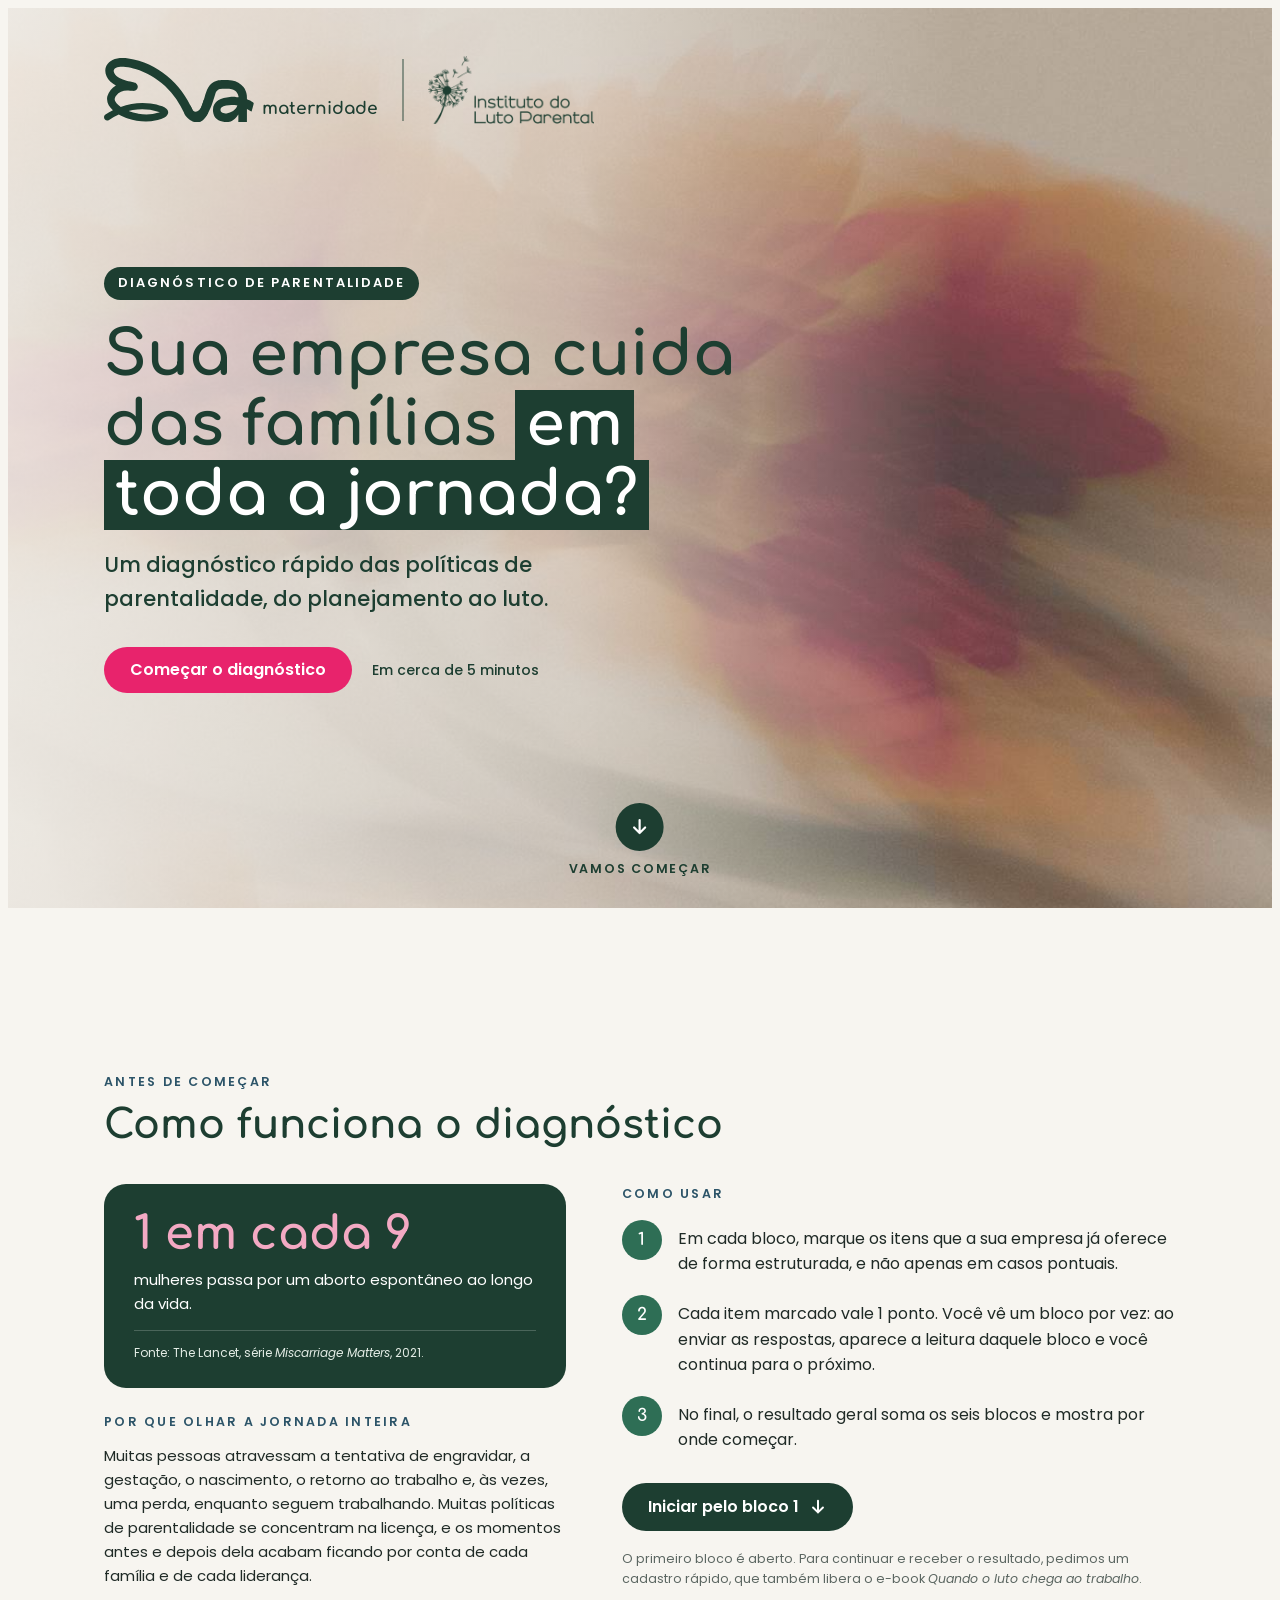
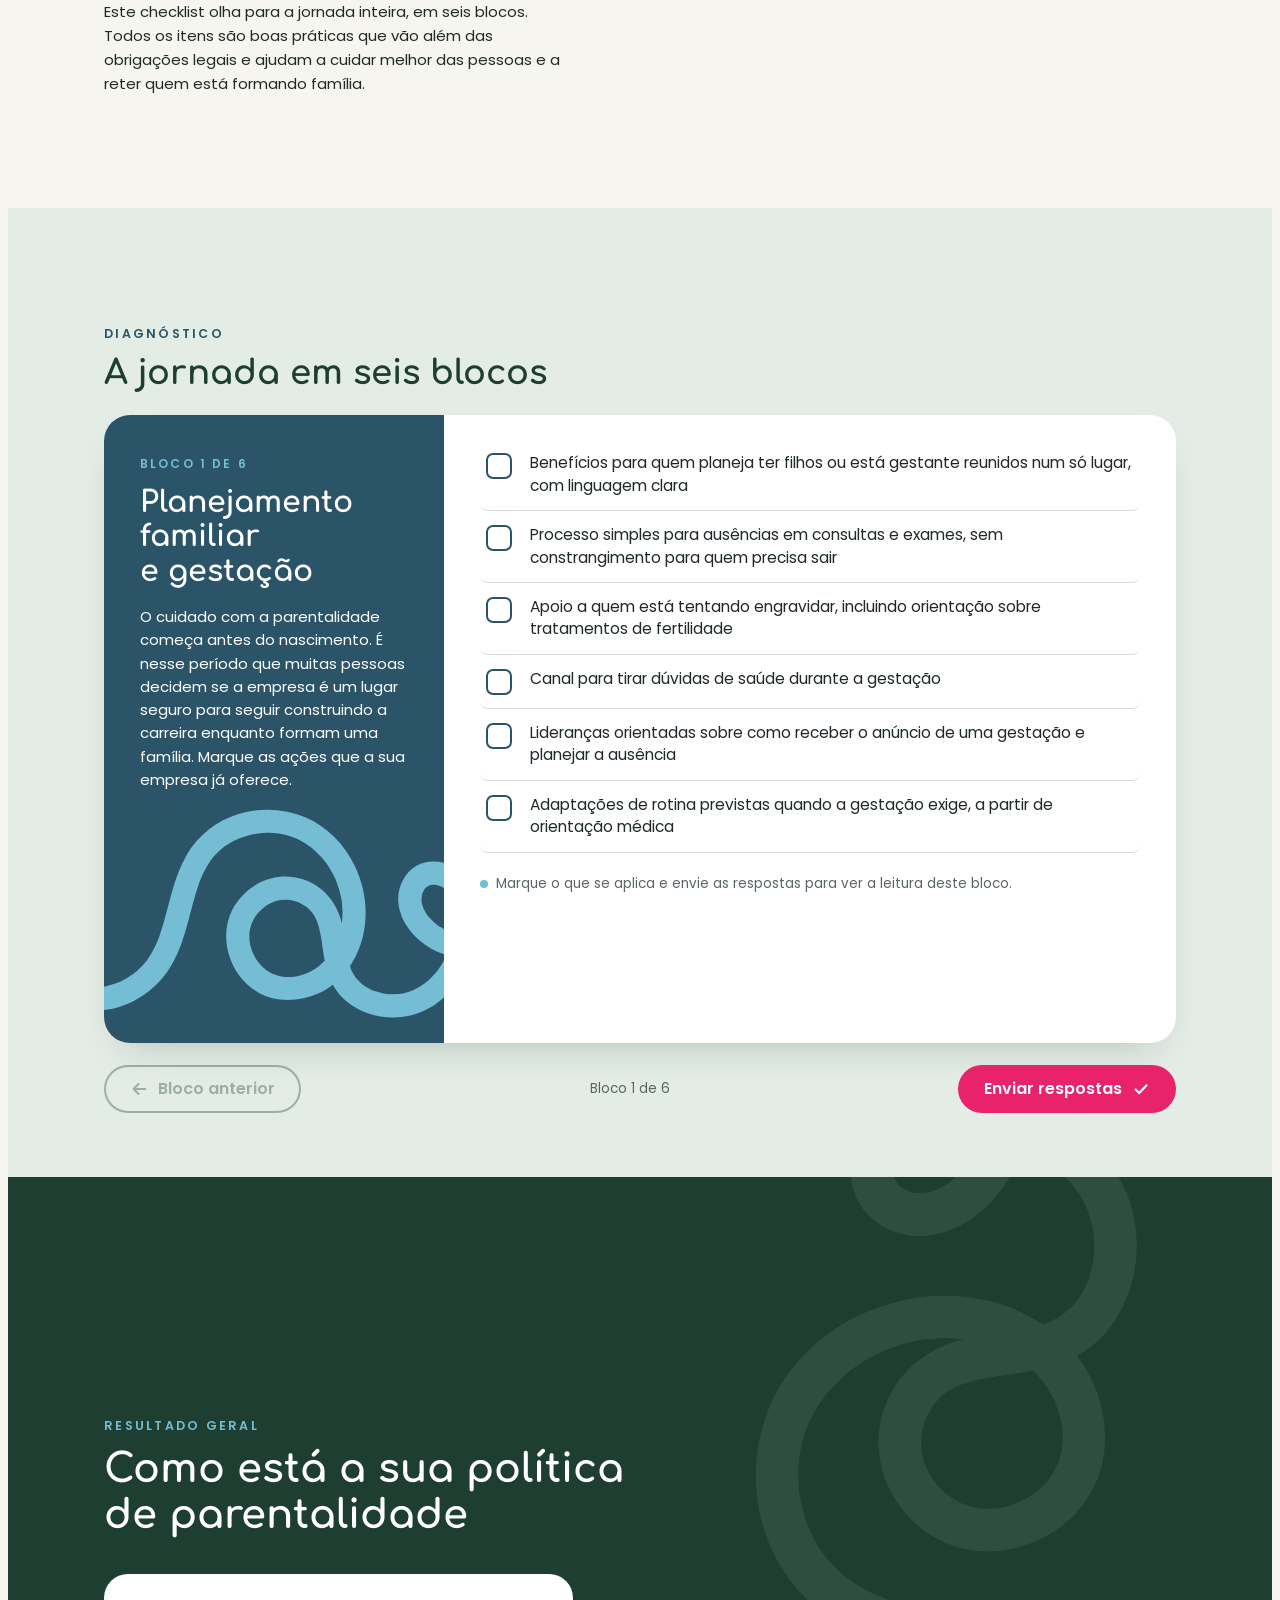
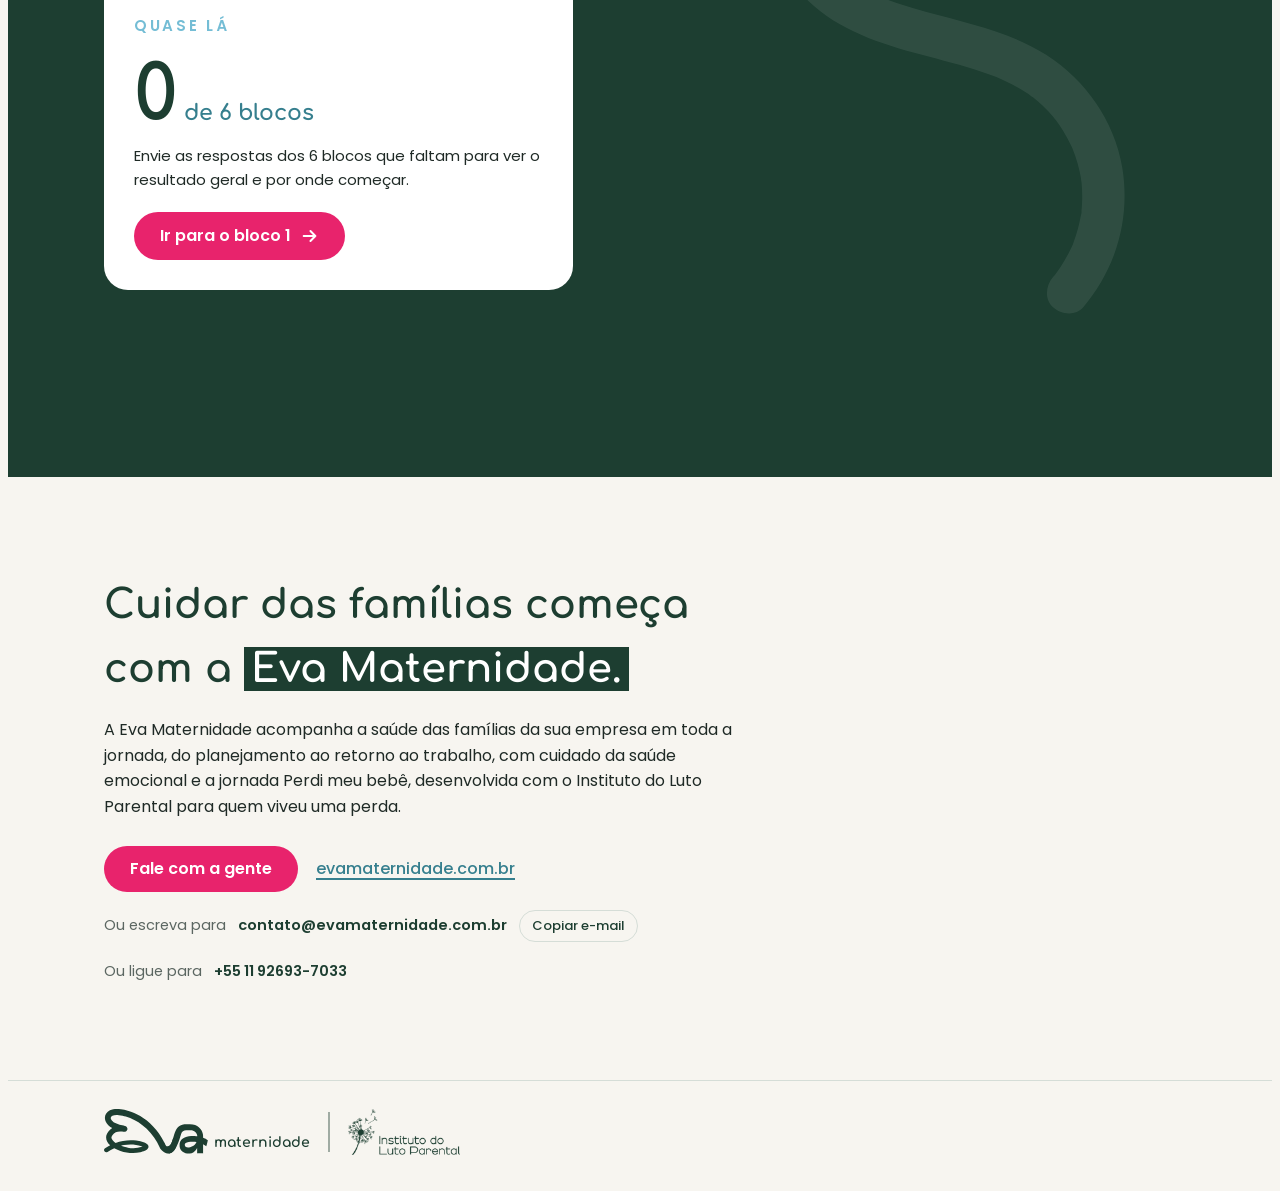
==== commit 49b3baf4: "feat: ajustes do feedback da Nathália e logo do ILP em PNG - dados sobre luto parental sobem para a " ====
--- a/diagnostico/index.html
+++ b/diagnostico/index.html
@@ -63,12 +63,12 @@
       <img src="img-1-a46301e1.png" alt="Instituto do Luto Parental">
     </div>
     <div class="hero-txt">
-      <span class="chip">Checklist para RH</span>
+      <span class="chip">Diagnóstico de parentalidade</span>
       <h1 id="h1">Sua empresa cuida das famílias <span class="sel">em toda a jornada?</span></h1>
       <p class="sub">Um diagnóstico rápido das políticas de parentalidade, do planejamento ao luto.</p>
       <div class="acts">
         <button class="btn btn-rosa" type="button" data-ir="instrucoes">Começar o diagnóstico</button>
-        <span class="tempo">6 blocos · 36 itens · cerca de 5 minutos</span>
+        <span class="tempo">Em cerca de 5 minutos</span>
       </div>
     </div>
   </div>
@@ -201,8 +201,8 @@
     </div>
   </div>
 </footer>
-<script src="../assets/eva.js?v=1"></script>
+<script src="../assets/eva.js?v=2"></script>
 <script src="../assets/cadastro.js?v=1"></script>
-<script src="diagnostico.js?v=1"></script>
+<script src="diagnostico.js?v=2"></script>
 </body>
 </html>
